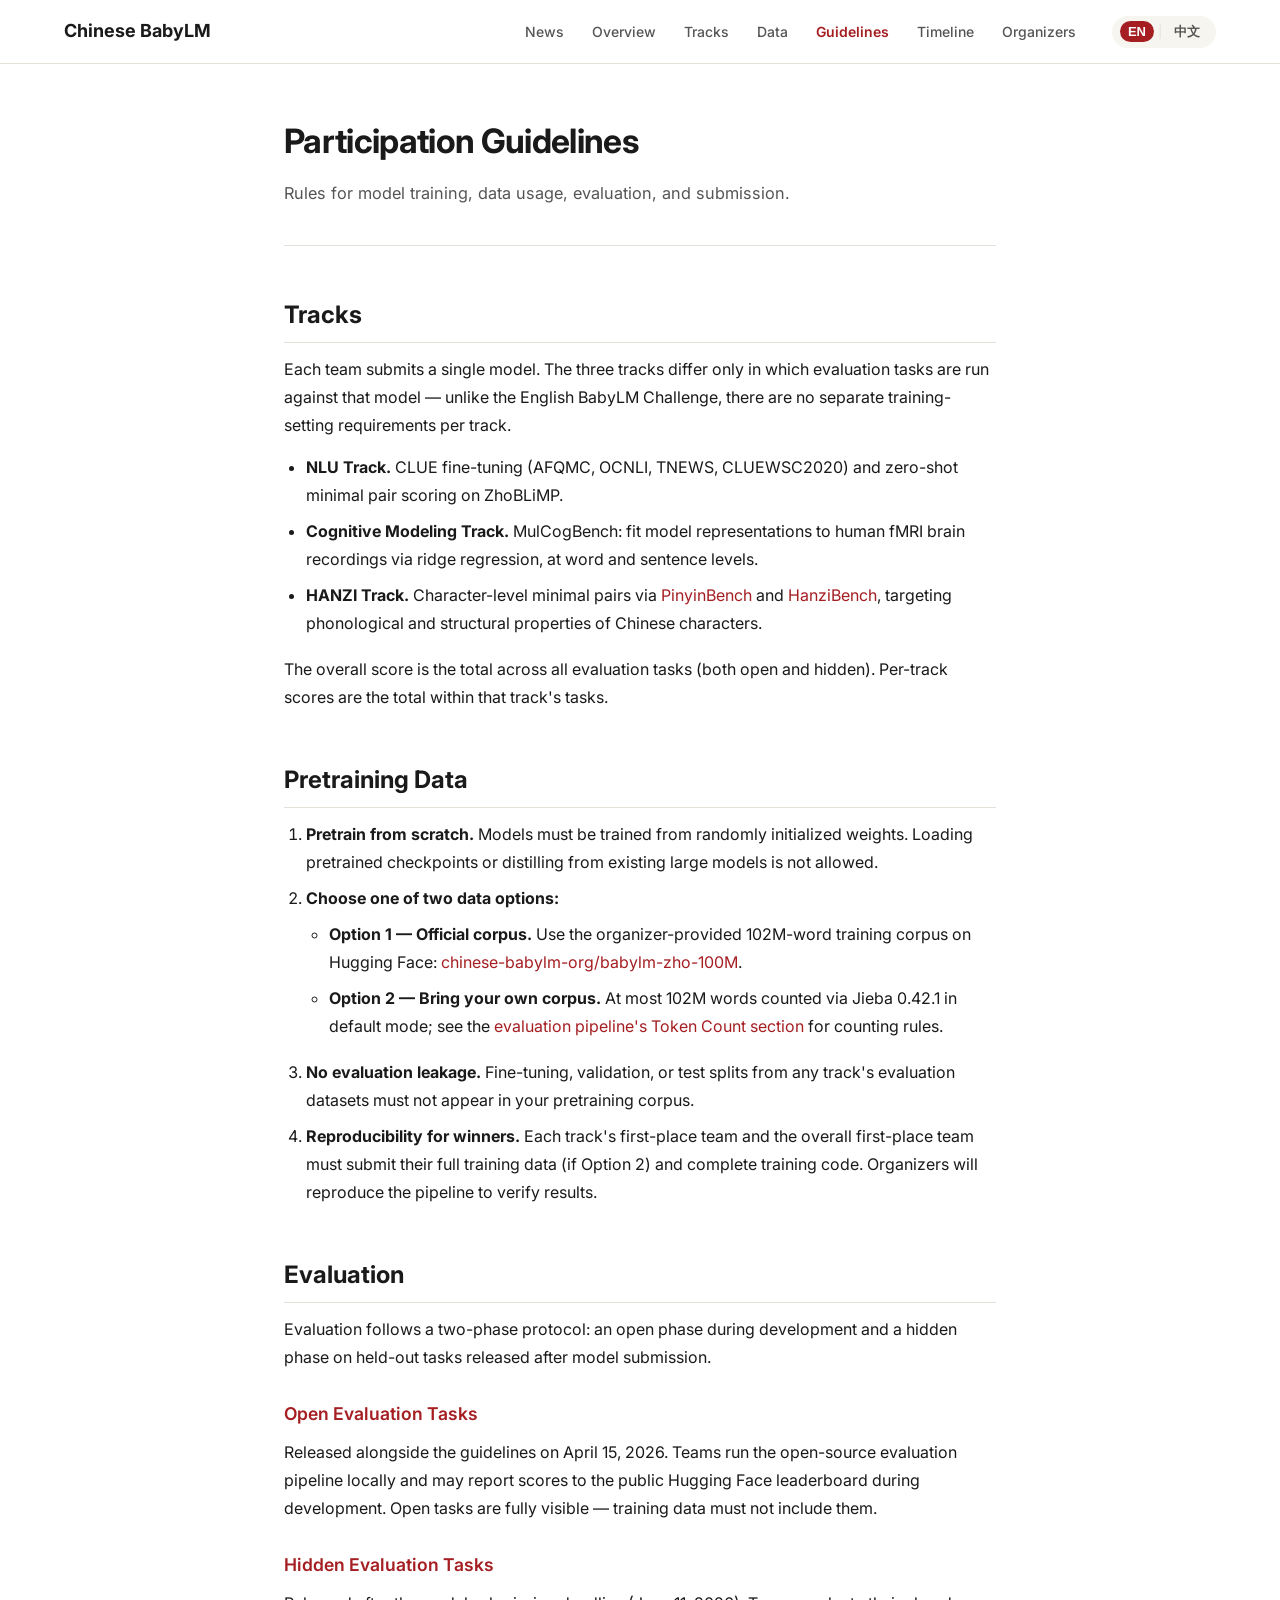
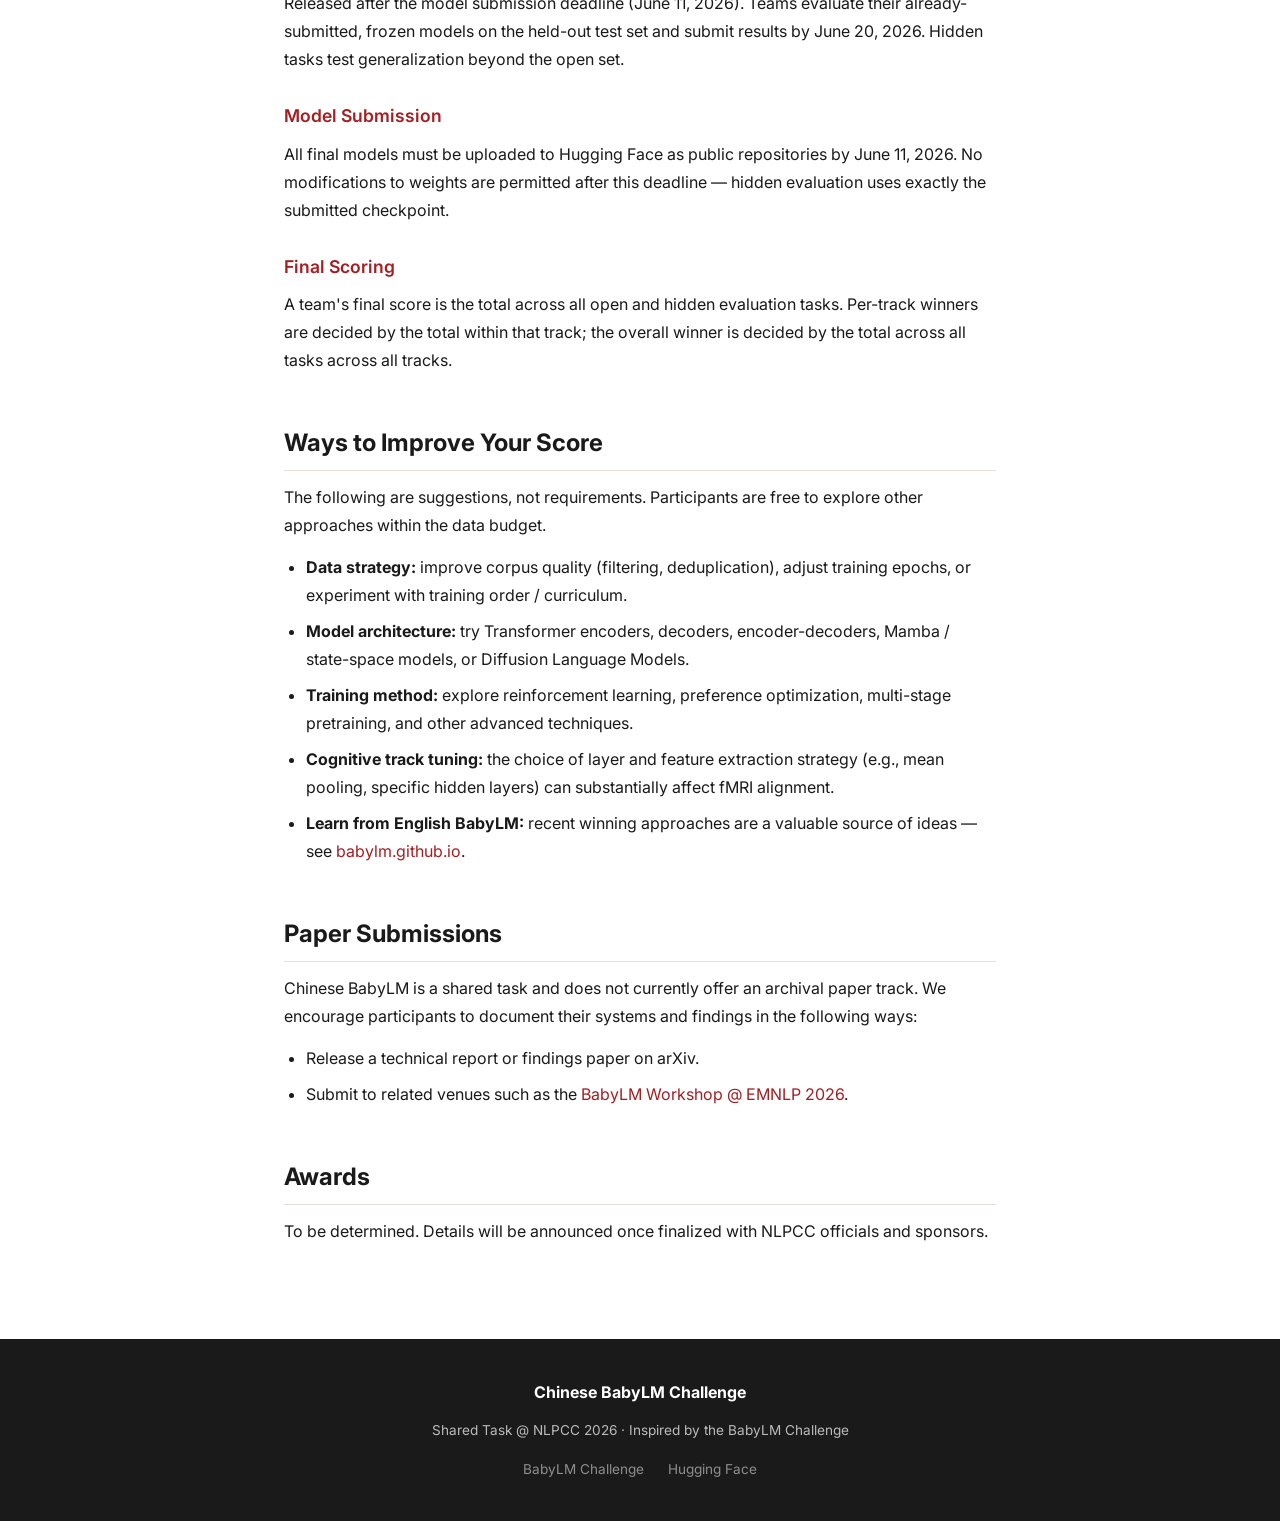
==== guidelines.html @ 4d96720b "update guidelines" ====
<!DOCTYPE html>
<html lang="en">
<head>
  <meta charset="UTF-8" />
  <meta name="viewport" content="width=device-width, initial-scale=1.0" />
  <title>Guidelines · Chinese BabyLM Challenge</title>
  <link rel="preconnect" href="https://fonts.googleapis.com" />
  <link rel="preconnect" href="https://fonts.gstatic.com" crossorigin />
  <link href="https://fonts.googleapis.com/css2?family=Noto+Sans+SC:wght@300;400;500;700&family=Inter:wght@300;400;500;600;700&display=swap" rel="stylesheet" />
  <link rel="stylesheet" href="style.css" />
</head>
<body>

  <!-- Navigation -->
  <nav id="navbar">
    <div class="nav-inner">
      <a class="nav-brand" href="index.html">
        <span class="brand-text" data-en="Chinese BabyLM" data-zh="中文BabyLM">Chinese BabyLM</span>
      </a>
      <ul class="nav-links">
        <li><a href="index.html#news"       data-en="News"        data-zh="动态">News</a></li>
        <li><a href="index.html#overview"   data-en="Overview"    data-zh="概述">Overview</a></li>
        <li><a href="index.html#tracks"     data-en="Tracks"      data-zh="赛道">Tracks</a></li>
        <li><a href="index.html#data"       data-en="Data"        data-zh="数据">Data</a></li>
        <li><a href="guidelines.html" class="active" data-en="Guidelines" data-zh="指南">Guidelines</a></li>
        <li><a href="index.html#timeline"   data-en="Timeline"    data-zh="时间表">Timeline</a></li>
        <li><a href="index.html#organizers" data-en="Organizers"  data-zh="组织者">Organizers</a></li>
      </ul>
      <div class="lang-switcher">
        <button class="lang-btn active" id="btn-en" onclick="setLang('en')">EN</button>
        <span class="lang-divider">|</span>
        <button class="lang-btn" id="btn-zh" onclick="setLang('zh')">中文</button>
      </div>
      <button class="hamburger" id="hamburger" onclick="toggleMenu()">&#9776;</button>
    </div>
  </nav>

  <article class="doc">

    <header class="doc-header">
      <h1 data-en="Participation Guidelines" data-zh="参赛指南">Participation Guidelines</h1>
      <p class="doc-intro"
         data-en="Rules for model training, data usage, evaluation, and submission."
         data-zh="关于模型训练、数据使用、评测和提交的规则。">
        Rules for model training, data usage, evaluation, and submission.
      </p>
    </header>

    <h2 data-en="Tracks" data-zh="赛道">Tracks</h2>
    <p data-en="Each team submits a single model. The three tracks differ only in which evaluation tasks are run against that model — unlike the English BabyLM Challenge, there are no separate training-setting requirements per track."
       data-zh="每支队伍只需提交一个模型。三个赛道仅在运行的评测任务上有所不同——不像英文 BabyLM 那样对训练设置有不同要求。">
      Each team submits a single model. The three tracks differ only in which evaluation tasks are run against that model — unlike the English BabyLM Challenge, there are no separate training-setting requirements per track.
    </p>
    <ul>
      <li>
        <strong data-en="NLU Track." data-zh="NLU 赛道。">NLU Track.</strong>
        <span data-en=" CLUE fine-tuning (AFQMC, OCNLI, TNEWS, CLUEWSC2020) and zero-shot minimal pair scoring on ZhoBLiMP."
              data-zh=" 包括 CLUE 微调任务（AFQMC、OCNLI、TNEWS、CLUEWSC2020）和 ZhoBLiMP 零样本最小对评分。"> CLUE fine-tuning (AFQMC, OCNLI, TNEWS, CLUEWSC2020) and zero-shot minimal pair scoring on ZhoBLiMP.</span>
      </li>
      <li>
        <strong data-en="Cognitive Modeling Track." data-zh="认知建模赛道。">Cognitive Modeling Track.</strong>
        <span data-en=" MulCogBench: fit model representations to human fMRI brain recordings via ridge regression, at word and sentence levels."
              data-zh=" 使用 MulCogBench，通过岭回归将模型表征在词级和句子级上拟合到人脑 fMRI 记录。"> MulCogBench: fit model representations to human fMRI brain recordings via ridge regression, at word and sentence levels.</span>
      </li>
      <li>
        <span data-en="" data-zh=""></span><strong data-en="HANZI Track." data-zh="汉字赛道。">HANZI Track.</strong>
        <span data-en=" Character-level minimal pairs via "
              data-zh=" 通过 "> Character-level minimal pairs via </span><a href="https://huggingface.co/datasets/chinese-babylm-org/hanzi-pinyin" target="_blank" rel="noopener">PinyinBench</a><span data-en=" and " data-zh=" 和 "> and </span><a href="https://huggingface.co/datasets/chinese-babylm-org/hanzi-structure" target="_blank" rel="noopener">HanziBench</a><span data-en=", targeting phonological and structural properties of Chinese characters."
              data-zh=" 进行字符级最小对评测，考察汉字的音韵和结构属性。">, targeting phonological and structural properties of Chinese characters.</span>
      </li>
    </ul>
    <p data-en="The overall score is the total across all evaluation tasks (both open and hidden). Per-track scores are the total within that track's tasks."
       data-zh="总成绩为所有评测任务（公开与隐藏）得分的总分；各赛道成绩为该赛道下所有任务得分的总分。">
      The overall score is the total across all evaluation tasks (both open and hidden). Per-track scores are the total within that track's tasks.
    </p>

    <h2 data-en="Pretraining Data" data-zh="预训练数据">Pretraining Data</h2>
    <ol>
      <li>
        <strong data-en="Pretrain from scratch." data-zh="从零开始预训练。">Pretrain from scratch.</strong>
        <span data-en=" Models must be trained from randomly initialized weights. Loading pretrained checkpoints or distilling from existing large models is not allowed."
              data-zh=" 模型必须从随机初始化开始训练。不允许加载任何已有预训练权重，也不允许从现有大模型中蒸馏。"> Models must be trained from randomly initialized weights. Loading pretrained checkpoints or distilling from existing large models is not allowed.</span>
      </li>
      <li>
        <strong data-en="Choose one of two data options:" data-zh="从以下两种数据方案中选择其一：">Choose one of two data options:</strong>
        <ul>
          <li>
            <strong data-en="Option 1 — Official corpus." data-zh="方案一——官方数据集。">Option 1 — Official corpus.</strong>
            <span data-en=" Use the organizer-provided 102M-word training corpus on Hugging Face: "
                  data-zh=" 使用主办方提供的 102M 词训练语料，可在 Hugging Face 直接加载："> Use the organizer-provided 102M-word training corpus on Hugging Face: </span><a href="https://huggingface.co/datasets/chinese-babylm-org/babylm-zho-100M" target="_blank" rel="noopener">chinese-babylm-org/babylm-zho-100M</a><span data-en="." data-zh="。">.</span>
          </li>
          <li>
            <strong data-en="Option 2 — Bring your own corpus." data-zh="方案二——自备数据集。">Option 2 — Bring your own corpus.</strong>
            <span data-en=" At most 102M words counted via Jieba 0.42.1 in default mode; see the "
                  data-zh=" 不超过 102M 词（以 Jieba 0.42.1 默认模式分词为准），详见 "> At most 102M words counted via Jieba 0.42.1 in default mode; see the </span><a href="https://github.com/SiyuanSong2004/chinese-babylm-eval-pipeline#token-count" target="_blank" rel="noopener" data-en="evaluation pipeline's Token Count section" data-zh="评测流水线 Token 计数章节">evaluation pipeline's Token Count section</a><span data-en=" for counting rules." data-zh="。"> for counting rules.</span>
          </li>
        </ul>
      </li>
      <li>
        <strong data-en="No evaluation leakage." data-zh="禁止评测数据泄漏。">No evaluation leakage.</strong>
        <span data-en=" Fine-tuning, validation, or test splits from any track's evaluation datasets must not appear in your pretraining corpus."
              data-zh=" 任何赛道的微调、验证或测试数据均不得出现在预训练语料中。"> Fine-tuning, validation, or test splits from any track's evaluation datasets must not appear in your pretraining corpus.</span>
      </li>
      <li>
        <strong data-en="Reproducibility for winners." data-zh="冠军需可复现。">Reproducibility for winners.</strong>
        <span data-en=" Each track's first-place team and the overall first-place team must submit their full training data (if Option 2) and complete training code. Organizers will reproduce the pipeline to verify results."
              data-zh=" 各赛道冠军及总冠军须提交完整训练数据（若选择方案二）及全部训练代码。主办方将独立复现以核验成绩。"> Each track's first-place team and the overall first-place team must submit their full training data (if Option 2) and complete training code. Organizers will reproduce the pipeline to verify results.</span>
      </li>
    </ol>

    <h2 data-en="Evaluation" data-zh="评测">Evaluation</h2>
    <p data-en="Evaluation follows a two-phase protocol: an open phase during development and a hidden phase on held-out tasks released after model submission."
       data-zh="评测采用两阶段协议：开发期间运行开放评测，模型提交后运行隐藏评测。">
      Evaluation follows a two-phase protocol: an open phase during development and a hidden phase on held-out tasks released after model submission.
    </p>

    <h3 data-en="Open Evaluation Tasks" data-zh="开放评测任务">Open Evaluation Tasks</h3>
    <p data-en="Released alongside the guidelines on April 15, 2026. Teams run the open-source evaluation pipeline locally and may report scores to the public Hugging Face leaderboard during development. Open tasks are fully visible — training data must not include them."
       data-zh="开放评测任务已于 2026 年 4 月 15 日随指南一起发布。参赛者本地使用开源评测流水线运行模型，可在开发期间将成绩提交至公开的 Hugging Face 排行榜。开放任务完全公开——训练数据不得包含这些评测样本。">
      Released alongside the guidelines on April 15, 2026. Teams run the open-source evaluation pipeline locally and may report scores to the public Hugging Face leaderboard during development. Open tasks are fully visible — training data must not include them.
    </p>

    <h3 data-en="Hidden Evaluation Tasks" data-zh="隐藏评测任务">Hidden Evaluation Tasks</h3>
    <p data-en="Released after the model submission deadline (June 11, 2026). Teams evaluate their already-submitted, frozen models on the held-out test set and submit results by June 20, 2026. Hidden tasks test generalization beyond the open set."
       data-zh="隐藏评测任务将在模型提交截止（2026 年 6 月 11 日）后发布。参赛者须在已提交并冻结的模型上运行隐藏测试集，并于 2026 年 6 月 20 日前提交结果。隐藏任务用于检验模型在开放评测之外的泛化能力。">
      Released after the model submission deadline (June 11, 2026). Teams evaluate their already-submitted, frozen models on the held-out test set and submit results by June 20, 2026. Hidden tasks test generalization beyond the open set.
    </p>

    <h3 data-en="Model Submission" data-zh="模型提交">Model Submission</h3>
    <p data-en="All final models must be uploaded to Hugging Face as public repositories by June 11, 2026. No modifications to weights are permitted after this deadline — hidden evaluation uses exactly the submitted checkpoint."
       data-zh="所有最终模型须在 2026 年 6 月 11 日前以公开仓库形式上传至 Hugging Face。此后不得修改权重——隐藏评测使用与提交完全一致的检查点。">
      All final models must be uploaded to Hugging Face as public repositories by June 11, 2026. No modifications to weights are permitted after this deadline — hidden evaluation uses exactly the submitted checkpoint.
    </p>

    <h3 data-en="Final Scoring" data-zh="最终评分">Final Scoring</h3>
    <p data-en="A team's final score is the total across all open and hidden evaluation tasks. Per-track winners are decided by the total within that track; the overall winner is decided by the total across all tasks across all tracks."
       data-zh="最终得分为所有公开和隐藏评测任务的总分。各赛道冠军依据该赛道所有任务的总分决定；总冠军依据所有赛道全部任务的总分决定。">
      A team's final score is the total across all open and hidden evaluation tasks. Per-track winners are decided by the total within that track; the overall winner is decided by the total across all tasks across all tracks.
    </p>

    <h2 data-en="Ways to Improve Your Score" data-zh="提升成绩的思路">Ways to Improve Your Score</h2>
    <p data-en="The following are suggestions, not requirements. Participants are free to explore other approaches within the data budget."
       data-zh="以下仅为建议，并非硬性要求。参赛者可在数据预算范围内自由探索其他方法。">
      The following are suggestions, not requirements. Participants are free to explore other approaches within the data budget.
    </p>
    <ul>
      <li>
        <strong data-en="Data strategy:" data-zh="数据策略：">Data strategy:</strong>
        <span data-en=" improve corpus quality (filtering, deduplication), adjust training epochs, or experiment with training order / curriculum."
              data-zh=" 提升语料质量（过滤、去重），调整训练轮数，或尝试训练顺序 / 课程学习。"> improve corpus quality (filtering, deduplication), adjust training epochs, or experiment with training order / curriculum.</span>
      </li>
      <li>
        <strong data-en="Model architecture:" data-zh="模型架构：">Model architecture:</strong>
        <span data-en=" try Transformer encoders, decoders, encoder-decoders, Mamba / state-space models, or Diffusion Language Models."
              data-zh=" 尝试 Transformer 编码器、解码器、编码器-解码器、Mamba / 状态空间模型，或扩散语言模型。"> try Transformer encoders, decoders, encoder-decoders, Mamba / state-space models, or Diffusion Language Models.</span>
      </li>
      <li>
        <strong data-en="Training method:" data-zh="训练方法：">Training method:</strong>
        <span data-en=" explore reinforcement learning, preference optimization, multi-stage pretraining, and other advanced techniques."
              data-zh=" 探索强化学习、偏好优化、多阶段预训练等高级技术。"> explore reinforcement learning, preference optimization, multi-stage pretraining, and other advanced techniques.</span>
      </li>
      <li>
        <strong data-en="Cognitive track tuning:" data-zh="认知赛道调优：">Cognitive track tuning:</strong>
        <span data-en=" the choice of layer and feature extraction strategy (e.g., mean pooling, specific hidden layers) can substantially affect fMRI alignment."
              data-zh=" 隐藏层的选择与特征提取方式（例如平均池化、特定层的表征）对 fMRI 对齐成绩有显著影响。"> the choice of layer and feature extraction strategy (e.g., mean pooling, specific hidden layers) can substantially affect fMRI alignment.</span>
      </li>
      <li>
        <strong data-en="Learn from English BabyLM:" data-zh="参考英文 BabyLM：">Learn from English BabyLM:</strong>
        <span data-en=" recent winning approaches are a valuable source of ideas — see "
              data-zh=" 英文 BabyLM 挑战赛近年的获胜方案提供了丰富的参考思路，详见 "> recent winning approaches are a valuable source of ideas — see </span><a href="https://babylm.github.io/index.html" target="_blank" rel="noopener">babylm.github.io</a><span data-en="." data-zh="。">.</span>
      </li>
    </ul>

    <h2 data-en="Paper Submissions" data-zh="论文提交">Paper Submissions</h2>
    <p data-en="Chinese BabyLM is a shared task and does not currently offer an archival paper track. We encourage participants to document their systems and findings in the following ways:"
       data-zh="Chinese BabyLM 为共享任务，目前暂不提供归档论文投稿渠道。我们鼓励参赛者以下列方式发表系统与发现：">
      Chinese BabyLM is a shared task and does not currently offer an archival paper track. We encourage participants to document their systems and findings in the following ways:
    </p>
    <ul>
      <li data-en="Release a technical report or findings paper on arXiv."
          data-zh="将技术报告或 findings 论文发布到 arXiv。">
        Release a technical report or findings paper on arXiv.
      </li>
      <li>
        <span data-en="Submit to related venues such as the "
              data-zh="投稿到相关会议或 workshop，例如 ">Submit to related venues such as the </span><a href="https://babylm.github.io/" target="_blank" rel="noopener" data-en="BabyLM Workshop @ EMNLP 2026" data-zh="BabyLM Workshop @ EMNLP 2026">BabyLM Workshop @ EMNLP 2026</a><span data-en="." data-zh="。">.</span>
      </li>
    </ul>

    <h2 data-en="Awards" data-zh="奖项">Awards</h2>
    <p data-en="To be determined. Details will be announced once finalized with NLPCC officials and sponsors."
       data-zh="奖项细节待定，主办方将在与 NLPCC 官方及赞助商确认后公布。">
      To be determined. Details will be announced once finalized with NLPCC officials and sponsors.
    </p>

  </article>

  <!-- Footer -->
  <footer class="footer">
    <div class="container">
      <div class="footer-inner">
        <div class="footer-brand">
          <span data-en="Chinese BabyLM Challenge" data-zh="中文BabyLM挑战赛">Chinese BabyLM Challenge</span>
        </div>
        <p class="footer-note"
           data-en="Shared Task @ NLPCC 2026 · Inspired by the BabyLM Challenge"
           data-zh="NLPCC 2026 共享任务 · 受BabyLM挑战赛启发">
          Shared Task @ NLPCC 2026 · Inspired by the BabyLM Challenge
        </p>
        <div class="footer-links">
          <a href="https://babylm.github.io/" target="_blank" rel="noopener">BabyLM Challenge</a>
          <a href="https://huggingface.co/" target="_blank" rel="noopener">Hugging Face</a>
        </div>
      </div>
    </div>
  </footer>

  <script src="script.js"></script>
</body>
</html>
---- style.css ----
/* ─── Reset & Base ─────────────────────────────────────────────────── */
*, *::before, *::after { box-sizing: border-box; margin: 0; padding: 0; }

:root {
  --red:       #A41E22;
  --red-light: #C0393D;
  --gold:      #C9A84C;
  --gold-light:#E8CC80;
  --dark:      #1A1A1A;
  --mid:       #555;
  --light:     #F7F5F0;
  --white:     #FFFFFF;
  --card-bg:   #FFFFFF;
  --border:    #E5E0D8;
  --shadow:    0 4px 20px rgba(0,0,0,0.08);
  --radius:    12px;
  --nav-h:     64px;
  --font-en:   'Inter', sans-serif;
  --font-zh:   'Noto Sans SC', sans-serif;
}

html { scroll-behavior: smooth; }

body {
  font-family: var(--font-en);
  color: var(--dark);
  background: var(--white);
  line-height: 1.7;
  font-size: 16px;
}

/* Chinese font for ZH mode */
body.zh-mode {
  font-family: var(--font-zh);
}

a { color: var(--red); text-decoration: none; }
a:hover { text-decoration: underline; }

.container {
  max-width: 1100px;
  margin: 0 auto;
  padding: 0 24px;
}

/* ─── Navigation ───────────────────────────────────────────────────── */
#navbar {
  position: fixed;
  top: 0; left: 0; right: 0;
  height: var(--nav-h);
  background: rgba(255,255,255,0.95);
  backdrop-filter: blur(10px);
  border-bottom: 1px solid var(--border);
  z-index: 1000;
  transition: box-shadow 0.3s;
}
#navbar.scrolled { box-shadow: 0 2px 12px rgba(0,0,0,0.10); }

.nav-inner {
  max-width: 1200px;
  margin: 0 auto;
  padding: 0 24px;
  height: 100%;
  display: flex;
  align-items: center;
  gap: 24px;
}

.nav-brand {
  display: flex;
  align-items: center;
  gap: 8px;
  font-weight: 700;
  font-size: 18px;
  color: var(--dark);
  text-decoration: none;
  white-space: nowrap;
}

.nav-links {
  display: flex;
  list-style: none;
  gap: 4px;
  margin-left: auto;
}
.nav-links a {
  color: var(--mid);
  font-size: 14px;
  font-weight: 500;
  padding: 6px 12px;
  border-radius: 6px;
  transition: color 0.2s, background 0.2s;
  text-decoration: none;
}
.nav-links a:hover {
  color: var(--red);
  background: rgba(164,30,34,0.07);
}

.lang-switcher {
  display: flex;
  align-items: center;
  gap: 4px;
  background: var(--light);
  border-radius: 20px;
  padding: 4px 8px;
  white-space: nowrap;
}
.lang-divider { color: var(--border); font-size: 13px; }
.lang-btn {
  background: none;
  border: none;
  cursor: pointer;
  font-size: 13px;
  font-weight: 600;
  color: var(--mid);
  padding: 3px 8px;
  border-radius: 14px;
  transition: background 0.2s, color 0.2s;
}
.lang-btn.active {
  background: var(--red);
  color: #fff;
}

.hamburger {
  display: none;
  background: none;
  border: none;
  font-size: 22px;
  cursor: pointer;
  color: var(--dark);
  margin-left: auto;
}

/* ─── Hero ─────────────────────────────────────────────────────────── */
.hero {
  min-height: 100vh;
  background: linear-gradient(135deg, #1A0405 0%, #3D0A0D 40%, #6B1519 70%, #8B2020 100%);
  display: flex;
  align-items: center;
  justify-content: center;
  position: relative;
  overflow: hidden;
  padding: calc(var(--nav-h) + 40px) 24px 80px;
}

.hero-bg-pattern {
  position: absolute;
  inset: 0;
  background-image:
    radial-gradient(circle at 20% 80%, rgba(201,168,76,0.08) 0%, transparent 50%),
    radial-gradient(circle at 80% 20%, rgba(201,168,76,0.06) 0%, transparent 50%);
  pointer-events: none;
}

/* Decorative circles */
.hero-decoration { position: absolute; inset: 0; pointer-events: none; overflow: hidden; }
.deco-circle {
  position: absolute;
  border-radius: 50%;
  border: 1px solid rgba(201,168,76,0.15);
}
.c1 { width: 600px; height: 600px; top: -200px; right: -200px; }
.c2 { width: 400px; height: 400px; bottom: -150px; left: -100px; border-color: rgba(201,168,76,0.10); }
.c3 { width: 200px; height: 200px; top: 30%; right: 10%; border-color: rgba(201,168,76,0.20); }

.hero-content {
  position: relative;
  z-index: 1;
  text-align: center;
  max-width: 800px;
  margin: 0 auto;
}

.hero-badge {
  display: inline-block;
  background: rgba(201,168,76,0.15);
  color: var(--gold-light);
  border: 1px solid rgba(201,168,76,0.30);
  padding: 6px 18px;
  border-radius: 20px;
  font-size: 13px;
  font-weight: 500;
  letter-spacing: 0.5px;
  margin-bottom: 28px;
}

.hero-title {
  font-size: clamp(2.4rem, 6vw, 4rem);
  font-weight: 700;
  color: #fff;
  line-height: 1.15;
  margin-bottom: 20px;
  letter-spacing: -0.5px;
}
.title-zh-char {
  color: var(--gold);
  font-family: var(--font-zh);
}

.hero-venue {
  display: flex;
  flex-direction: column;
  align-items: center;
  gap: 4px;
  margin-bottom: 20px;
}
.venue-name {
  font-size: clamp(1.3rem, 3vw, 1.8rem);
  font-weight: 700;
  color: var(--gold);
  letter-spacing: 0.05em;
  text-transform: uppercase;
}
.venue-detail {
  font-size: clamp(0.78rem, 1.8vw, 0.95rem);
  color: rgba(255,255,255,0.6);
  font-weight: 300;
}
.hero-subtitle {
  font-size: clamp(1rem, 2.5vw, 1.25rem);
  color: rgba(255,255,255,0.75);
  margin-bottom: 36px;
  font-weight: 300;
}

.hero-ctas {
  display: flex;
  gap: 16px;
  justify-content: center;
  margin-bottom: 0;
  flex-wrap: wrap;
}
.cta-primary {
  background: var(--gold);
  color: #1A0405;
  padding: 13px 32px;
  border-radius: 8px;
  font-weight: 600;
  font-size: 15px;
  transition: background 0.2s, transform 0.2s;
  text-decoration: none;
}
.cta-primary:hover { background: var(--gold-light); transform: translateY(-1px); text-decoration: none; }

.cta-secondary {
  background: transparent;
  color: rgba(255,255,255,0.85);
  border: 1px solid rgba(255,255,255,0.30);
  padding: 13px 32px;
  border-radius: 8px;
  font-weight: 500;
  font-size: 15px;
  transition: background 0.2s, border-color 0.2s;
  text-decoration: none;
}
.cta-secondary:hover { background: rgba(255,255,255,0.08); border-color: rgba(255,255,255,0.5); text-decoration: none; }

.hero-stats {
  display: flex;
  align-items: center;
  justify-content: center;
  gap: 32px;
  flex-wrap: wrap;
}
.stat { text-align: center; }
.stat-num {
  display: block;
  font-size: 2rem;
  font-weight: 700;
  color: var(--gold);
  line-height: 1;
  margin-bottom: 4px;
}
.stat-label {
  font-size: 12px;
  color: rgba(255,255,255,0.55);
  letter-spacing: 0.5px;
  text-transform: uppercase;
}
.stat-divider {
  width: 1px;
  height: 40px;
  background: rgba(255,255,255,0.15);
}

/* ─── Sections ─────────────────────────────────────────────────────── */
.section { padding: 88px 0; }
.section-alt { background: var(--light); }

.section-header {
  text-align: center;
  margin-bottom: 56px;
}
.section-tag {
  display: none;
  font-size: 12px;
  font-weight: 600;
  letter-spacing: 1.5px;
  text-transform: uppercase;
  color: var(--red);
  margin-bottom: 12px;
}
.section-header h2 {
  font-size: clamp(1.8rem, 4vw, 2.6rem);
  font-weight: 700;
  color: var(--dark);
  margin-bottom: 16px;
}
.section-desc {
  max-width: 600px;
  margin: 0 auto;
  color: var(--mid);
  font-size: 1.05rem;
}

/* ─── News ─────────────────────────────────────────────────────────── */
.news-list {
  list-style: none;
  max-width: 760px;
  margin: 0 auto;
  display: flex;
  flex-direction: column;
  gap: 0;
  border: 1px solid var(--border);
  border-radius: var(--radius);
  overflow: hidden;
  background: var(--card-bg);
}
.news-item {
  display: flex;
  align-items: baseline;
  gap: 20px;
  padding: 18px 24px;
  border-bottom: 1px solid var(--border);
}
.news-item:last-child { border-bottom: none; }
.news-date {
  font-size: 0.8rem;
  font-weight: 600;
  color: var(--red);
  white-space: nowrap;
  min-width: 80px;
}
.news-text {
  font-size: 0.95rem;
  color: var(--mid);
  line-height: 1.6;
}
.news-text a { color: var(--red); font-weight: 500; }

/* ─── Overview ─────────────────────────────────────────────────────── */
.overview-grid {
  display: grid;
  grid-template-columns: 1fr 1fr;
  gap: 48px;
  align-items: start;
}
.overview-text p {
  color: var(--mid);
  margin-bottom: 18px;
  font-size: 1.02rem;
}

.overview-goals {
  background: var(--light);
  border-radius: var(--radius);
  padding: 32px;
  border: 1px solid var(--border);
}
.overview-goals h3 {
  font-size: 1.1rem;
  font-weight: 700;
  margin-bottom: 20px;
  color: var(--dark);
}
.goals-list {
  list-style: none;
  display: flex;
  flex-direction: column;
  gap: 18px;
}
.goals-list li {
  display: flex;
  gap: 12px;
  align-items: flex-start;
  color: var(--mid);
  font-size: 0.95rem;
}
.goal-icon { font-size: 1.1rem; flex-shrink: 0; margin-top: 2px; }

/* ─── Tracks ───────────────────────────────────────────────────────── */
.tracks-grid {
  display: grid;
  grid-template-columns: repeat(3, 1fr);
  gap: 24px;
  margin-bottom: 32px;
}
.track-card {
  background: var(--card-bg);
  border-radius: var(--radius);
  padding: 32px 28px;
  border: 1px solid var(--border);
  box-shadow: var(--shadow);
  display: flex;
  flex-direction: column;
  gap: 16px;
  transition: transform 0.2s, box-shadow 0.2s;
}
.track-card:hover { transform: translateY(-4px); box-shadow: 0 8px 32px rgba(0,0,0,0.12); }

.track-icon-wrap {
  width: 52px; height: 52px;
  border-radius: 12px;
  display: flex;
  align-items: center;
  justify-content: center;
  font-size: 24px;
}
.t1 { background: rgba(164,30,34,0.10); }
.t2 { background: rgba(201,168,76,0.15); }
.t3 { background: rgba(40,100,180,0.10); }
.track-icon { font-family: var(--font-zh); }

.track-card h3 { font-size: 1.1rem; font-weight: 700; color: var(--dark); }
.track-card p { color: var(--mid); font-size: 0.93rem; flex: 1; }

.track-dataset-list {
  display: flex;
  flex-direction: column;
  gap: 8px;
  border-top: 1px solid var(--border);
  padding-top: 14px;
  margin-top: 4px;
}
.track-dataset-item {
  display: flex;
  flex-direction: column;
  gap: 1px;
  padding: 8px 10px;
  background: var(--light);
  border-radius: 8px;
}
.track-dataset-name {
  font-size: 0.85rem;
  font-weight: 600;
  color: var(--dark);
}
.track-dataset-desc {
  font-size: 0.8rem;
  color: var(--mid);
}

.architecture-note {
  display: flex;
  align-items: flex-start;
  gap: 12px;
  background: var(--card-bg);
  border-radius: var(--radius);
  padding: 20px 24px;
  border: 1px solid var(--border);
}
.note-icon { font-size: 18px; flex-shrink: 0; margin-top: 2px; }
.architecture-note p { color: var(--mid); font-size: 0.95rem; }

/* ─── Data ─────────────────────────────────────────────────────────── */
.data-layout { max-width: 900px; margin: 0 auto; }
.data-main > p { color: var(--mid); margin-bottom: 28px; font-size: 1.02rem; }

.corpus-table-wrap {
  overflow-x: auto;
  border-radius: var(--radius);
  border: 1px solid var(--border);
  box-shadow: var(--shadow);
}
.corpus-table {
  width: 100%;
  border-collapse: collapse;
  font-size: 0.9rem;
}
.corpus-table thead {
  background: var(--red);
  color: #fff;
}
.corpus-table thead th {
  padding: 12px 16px;
  text-align: left;
  font-weight: 600;
  font-size: 0.82rem;
  text-transform: uppercase;
  letter-spacing: 0.5px;
}
.corpus-table tbody tr:nth-child(even) { background: var(--light); }
.corpus-table tbody tr:nth-child(odd) { background: var(--card-bg); }
.corpus-table tbody td {
  padding: 12px 16px;
  color: var(--mid);
  border-bottom: 1px solid var(--border);
  vertical-align: top;
}
.corpus-table tbody td:first-child { color: var(--dark); font-weight: 500; }
.corpus-table tbody td:nth-child(3) { white-space: nowrap; font-weight: 600; color: var(--dark); }
.corpus-total td {
  border-top: 2px solid var(--border) !important;
  background: var(--light) !important;
}

/* ─── Evaluation ───────────────────────────────────────────────────── */
.eval-phases {
  display: flex;
  align-items: center;
  gap: 24px;
  margin-bottom: 40px;
}
.eval-phase {
  flex: 1;
  background: var(--card-bg);
  border-radius: var(--radius);
  padding: 36px 32px;
  border: 1px solid var(--border);
  box-shadow: var(--shadow);
  display: flex;
  gap: 20px;
  align-items: flex-start;
}
.phase-num {
  font-size: 2.5rem;
  font-weight: 700;
  color: var(--red);
  line-height: 1;
  flex-shrink: 0;
  opacity: 0.3;
}
.phase-content h3 { font-size: 1.1rem; font-weight: 700; margin-bottom: 10px; }
.phase-content p { color: var(--mid); font-size: 0.94rem; }

.eval-arrow {
  font-size: 2rem;
  color: var(--border);
  flex-shrink: 0;
}

.eval-details {
  display: grid;
  grid-template-columns: repeat(3, 1fr);
  gap: 20px;
}
.eval-detail-card {
  background: var(--card-bg);
  border-radius: var(--radius);
  padding: 24px;
  border: 1px solid var(--border);
  border-top: 3px solid var(--gold);
}
.eval-detail-card h4 { font-size: 0.95rem; font-weight: 700; margin-bottom: 10px; }
.eval-detail-card p { color: var(--mid); font-size: 0.88rem; }

/* ─── Timeline ─────────────────────────────────────────────────────── */
.timeline {
  position: relative;
  max-width: 700px;
  margin: 0 auto;
}
.timeline::before {
  content: '';
  position: absolute;
  left: 28px;
  top: 0; bottom: 0;
  width: 2px;
  background: linear-gradient(to bottom, var(--red), var(--gold));
}

.timeline-item {
  display: grid;
  grid-template-columns: 56px 160px 1fr;
  gap: 0 20px;
  align-items: start;
  margin-bottom: 40px;
  position: relative;
}
.timeline-item:last-child { margin-bottom: 0; }

.tl-marker {
  width: 16px; height: 16px;
  border-radius: 50%;
  background: var(--red);
  border: 3px solid var(--white);
  box-shadow: 0 0 0 2px var(--red);
  margin-top: 4px;
  justify-self: center;
}
.tl-star {
  background: var(--gold);
  box-shadow: 0 0 0 2px var(--gold);
  width: 20px; height: 20px;
}

.tl-date {
  font-size: 0.82rem;
  font-weight: 600;
  color: var(--red);
  padding-top: 2px;
  line-height: 1.4;
}

.tl-content {
  background: var(--card-bg);
  border-radius: var(--radius);
  padding: 18px 20px;
  border: 1px solid var(--border);
}
.tl-content h4 { font-size: 0.95rem; font-weight: 700; margin-bottom: 6px; }
.tl-content p { color: var(--mid); font-size: 0.88rem; }

/* ─── Organizers ───────────────────────────────────────────────────── */
.organizers-list {
  display: grid;
  grid-template-columns: repeat(4, 1fr);
  gap: 20px 32px;
  margin-bottom: 48px;
}
.organizer-item {
  display: flex;
  flex-direction: column;
  gap: 3px;
}
.organizer-item strong {
  font-size: 0.95rem;
  font-weight: 600;
  color: var(--dark);
}
.organizer-item span {
  font-size: 0.85rem;
  color: var(--mid);
}

.contact-block {
  text-align: center;
  padding: 32px;
  background: var(--card-bg);
  border-radius: var(--radius);
  border: 1px solid var(--border);
}
.contact-block p { color: var(--mid); margin-bottom: 10px; }
.contact-email {
  font-size: 1.1rem;
  font-weight: 600;
  color: var(--red);
  display: block;
  margin-bottom: 20px;
}
.contact-links {
  display: flex;
  gap: 12px;
  justify-content: center;
  flex-wrap: wrap;
  margin-bottom: 16px;
}
.contact-action-btn {
  display: inline-block;
  background: var(--red);
  color: #fff;
  padding: 9px 22px;
  border-radius: 8px;
  font-size: 0.9rem;
  font-weight: 500;
  text-decoration: none;
  transition: background 0.2s;
}
.contact-action-btn:hover { background: var(--red-light); text-decoration: none; }
.wechat-note {
  font-size: 0.88rem;
  color: var(--mid);
  margin-top: 4px;
}
.resource-link-row {
  margin-bottom: 20px;
}
.resource-link {
  display: inline-flex;
  align-items: center;
  gap: 8px;
  background: var(--light);
  border: 1px solid var(--border);
  border-radius: 8px;
  padding: 8px 16px;
  font-size: 0.9rem;
  font-weight: 500;
  color: var(--dark);
  text-decoration: none;
  transition: border-color 0.2s, background 0.2s;
}
.resource-link:hover { border-color: var(--red); background: #fff; text-decoration: none; }
.resource-link-icon { font-size: 1rem; }

/* Make hero Register Now button match cta-primary visually */
button.cta-primary {
  cursor: pointer;
  font-family: inherit;
  border: none;
}
button.contact-action-btn {
  cursor: pointer;
  font-family: inherit;
  border: none;
}
.contact-action-btn--wechat {
  background: #07C160;
}
.contact-action-btn--wechat:hover { background: #06a050; }

/* ─── Modals ───────────────────────────────────────────────────────── */
.modal-overlay {
  display: none;
  position: fixed;
  inset: 0;
  background: rgba(0,0,0,0.55);
  z-index: 2000;
  align-items: center;
  justify-content: center;
  padding: 24px;
}
.modal-overlay.modal-open { display: flex; }

.modal-box {
  background: var(--white);
  border-radius: var(--radius);
  padding: 36px 32px;
  max-width: 400px;
  width: 100%;
  position: relative;
  text-align: center;
  box-shadow: 0 20px 60px rgba(0,0,0,0.25);
}
.modal-close {
  position: absolute;
  top: 14px; right: 16px;
  background: none;
  border: none;
  font-size: 22px;
  cursor: pointer;
  color: var(--mid);
  line-height: 1;
}
.modal-close:hover { color: var(--dark); }
.modal-title {
  font-size: 1.2rem;
  font-weight: 700;
  margin-bottom: 10px;
  color: var(--dark);
}
.modal-desc {
  color: var(--mid);
  font-size: 0.92rem;
  margin-bottom: 20px;
}
.modal-links {
  display: flex;
  flex-direction: column;
  gap: 12px;
}
.modal-link-btn {
  display: flex;
  align-items: center;
  justify-content: center;
  gap: 10px;
  background: var(--light);
  border: 1px solid var(--border);
  border-radius: 8px;
  padding: 12px 20px;
  font-size: 0.95rem;
  font-weight: 500;
  color: var(--dark);
  text-decoration: none;
  transition: border-color 0.2s, background 0.2s;
}
.modal-link-btn:hover { border-color: var(--red); background: #fff; text-decoration: none; }
.modal-link-icon { font-size: 1.1rem; }
.modal-qr {
  width: 180px;
  height: 180px;
  object-fit: contain;
  margin: 0 auto 16px;
  display: block;
  border-radius: 8px;
  border: 1px solid var(--border);
}

/* ─── Footer ───────────────────────────────────────────────────────── */
.footer {
  background: var(--dark);
  color: rgba(255,255,255,0.7);
  padding: 40px 0;
}
.footer-inner {
  display: flex;
  flex-direction: column;
  align-items: center;
  gap: 12px;
  text-align: center;
}
.footer .nav-brand, .footer .footer-brand {
  display: flex;
  align-items: center;
  gap: 8px;
  font-weight: 700;
  font-size: 16px;
  color: #fff;
}
.footer-note { font-size: 0.85rem; }
.footer-links { display: flex; gap: 24px; margin-top: 4px; }
.footer-links a { color: rgba(255,255,255,0.5); font-size: 0.85rem; transition: color 0.2s; }
.footer-links a:hover { color: var(--gold); text-decoration: none; }

/* ─── Responsive ───────────────────────────────────────────────────── */
@media (max-width: 900px) {
  .nav-links { display: none; }
  .nav-links.open { display: flex; flex-direction: column; position: absolute; top: var(--nav-h); left: 0; right: 0; background: #fff; border-bottom: 1px solid var(--border); padding: 16px; gap: 4px; z-index: 999; }
  .hamburger { display: block; }
  .lang-switcher { margin-left: auto; }

  .overview-grid { grid-template-columns: 1fr; }
  .tracks-grid { grid-template-columns: 1fr; }
  .eval-phases { flex-direction: column; }
  .eval-arrow { transform: rotate(90deg); }
  .eval-details { grid-template-columns: 1fr; }
  .organizers-list { grid-template-columns: repeat(2, 1fr); }
  .timeline-item { grid-template-columns: 40px 1fr; grid-template-rows: auto auto; }
  .tl-date { grid-column: 2; grid-row: 1; }
  .tl-content { grid-column: 2; grid-row: 2; }
  .timeline::before { left: 20px; }
}

@media (max-width: 560px) {
  .hero-stats { gap: 20px; }
  .organizers-grid { grid-template-columns: 1fr 1fr; }
  .hero-ctas { flex-direction: column; align-items: center; }
  .cta-primary, .cta-secondary { width: 100%; max-width: 260px; text-align: center; }
}

/* ─── Guidelines page (doc style) ────────────────────────────────── */

.nav-links a.active { color: var(--red); font-weight: 600; }

.doc {
  max-width: 760px;
  margin: 0 auto;
  padding: calc(var(--nav-h) + 48px) 24px 80px;
  color: var(--dark);
  font-size: 16px;
  line-height: 1.75;
}

.doc-header {
  padding-bottom: 24px;
  margin-bottom: 32px;
  border-bottom: 1px solid var(--border);
}
.doc-header h1 {
  font-size: 2.1rem;
  font-weight: 700;
  color: var(--dark);
  letter-spacing: -0.02em;
  margin-bottom: 8px;
}
.doc-header .doc-intro {
  color: var(--mid);
  font-size: 1.02rem;
}

.doc h2 {
  font-size: 1.5rem;
  font-weight: 700;
  color: var(--dark);
  margin-top: 48px;
  margin-bottom: 12px;
  padding-bottom: 6px;
  border-bottom: 1px solid var(--border);
}
.doc h3 {
  font-size: 1.1rem;
  font-weight: 600;
  color: var(--red);
  margin-top: 28px;
  margin-bottom: 8px;
}

.doc p { margin-bottom: 14px; }
.doc ul, .doc ol { margin: 8px 0 18px 1.4em; }
.doc ul li, .doc ol li { margin-bottom: 8px; }
.doc ul ul, .doc ol ul, .doc ol ol { margin-top: 8px; }
.doc li strong { color: var(--dark); }
.doc a { color: var(--red); }
.doc a:hover { text-decoration: underline; }

.doc-note {
  margin: 20px 0;
  padding: 12px 16px;
  background: rgba(201,168,76,0.08);
  border-left: 3px solid var(--gold);
  color: var(--dark);
  font-size: 0.98rem;
}
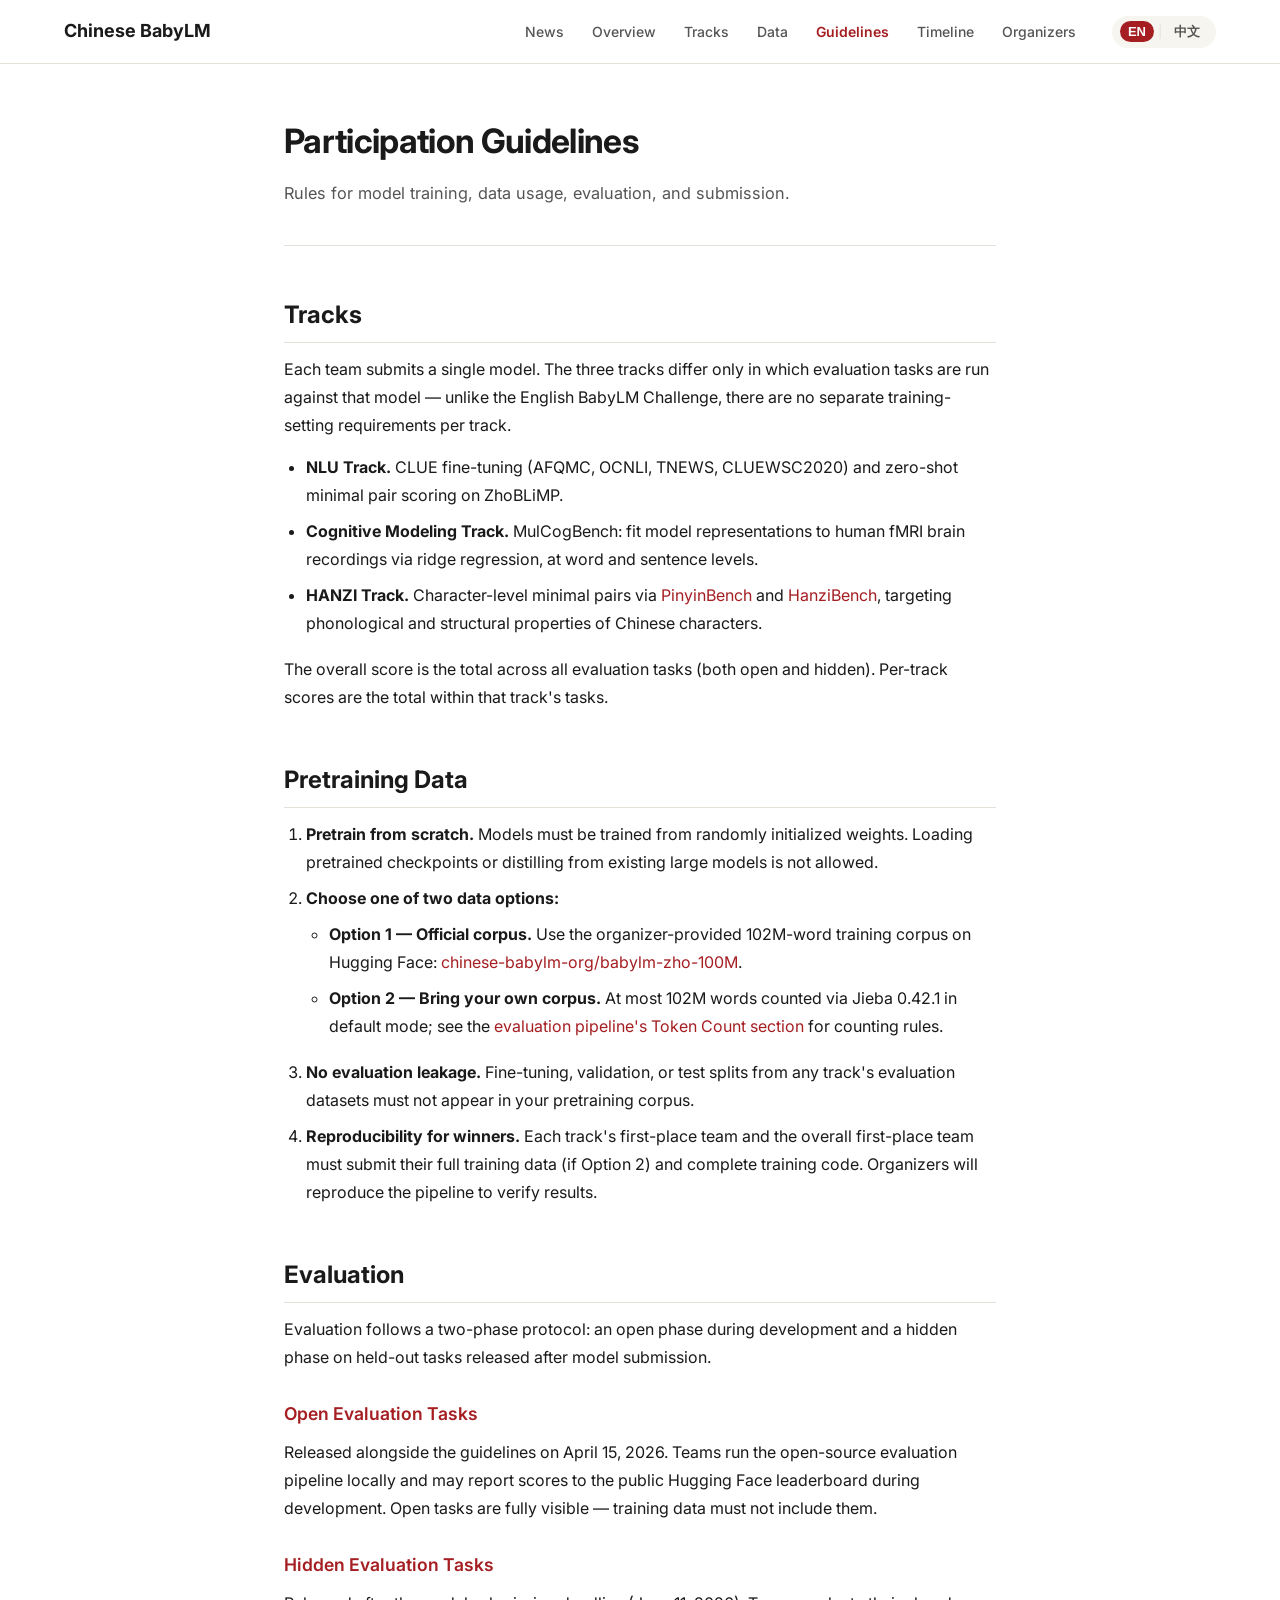
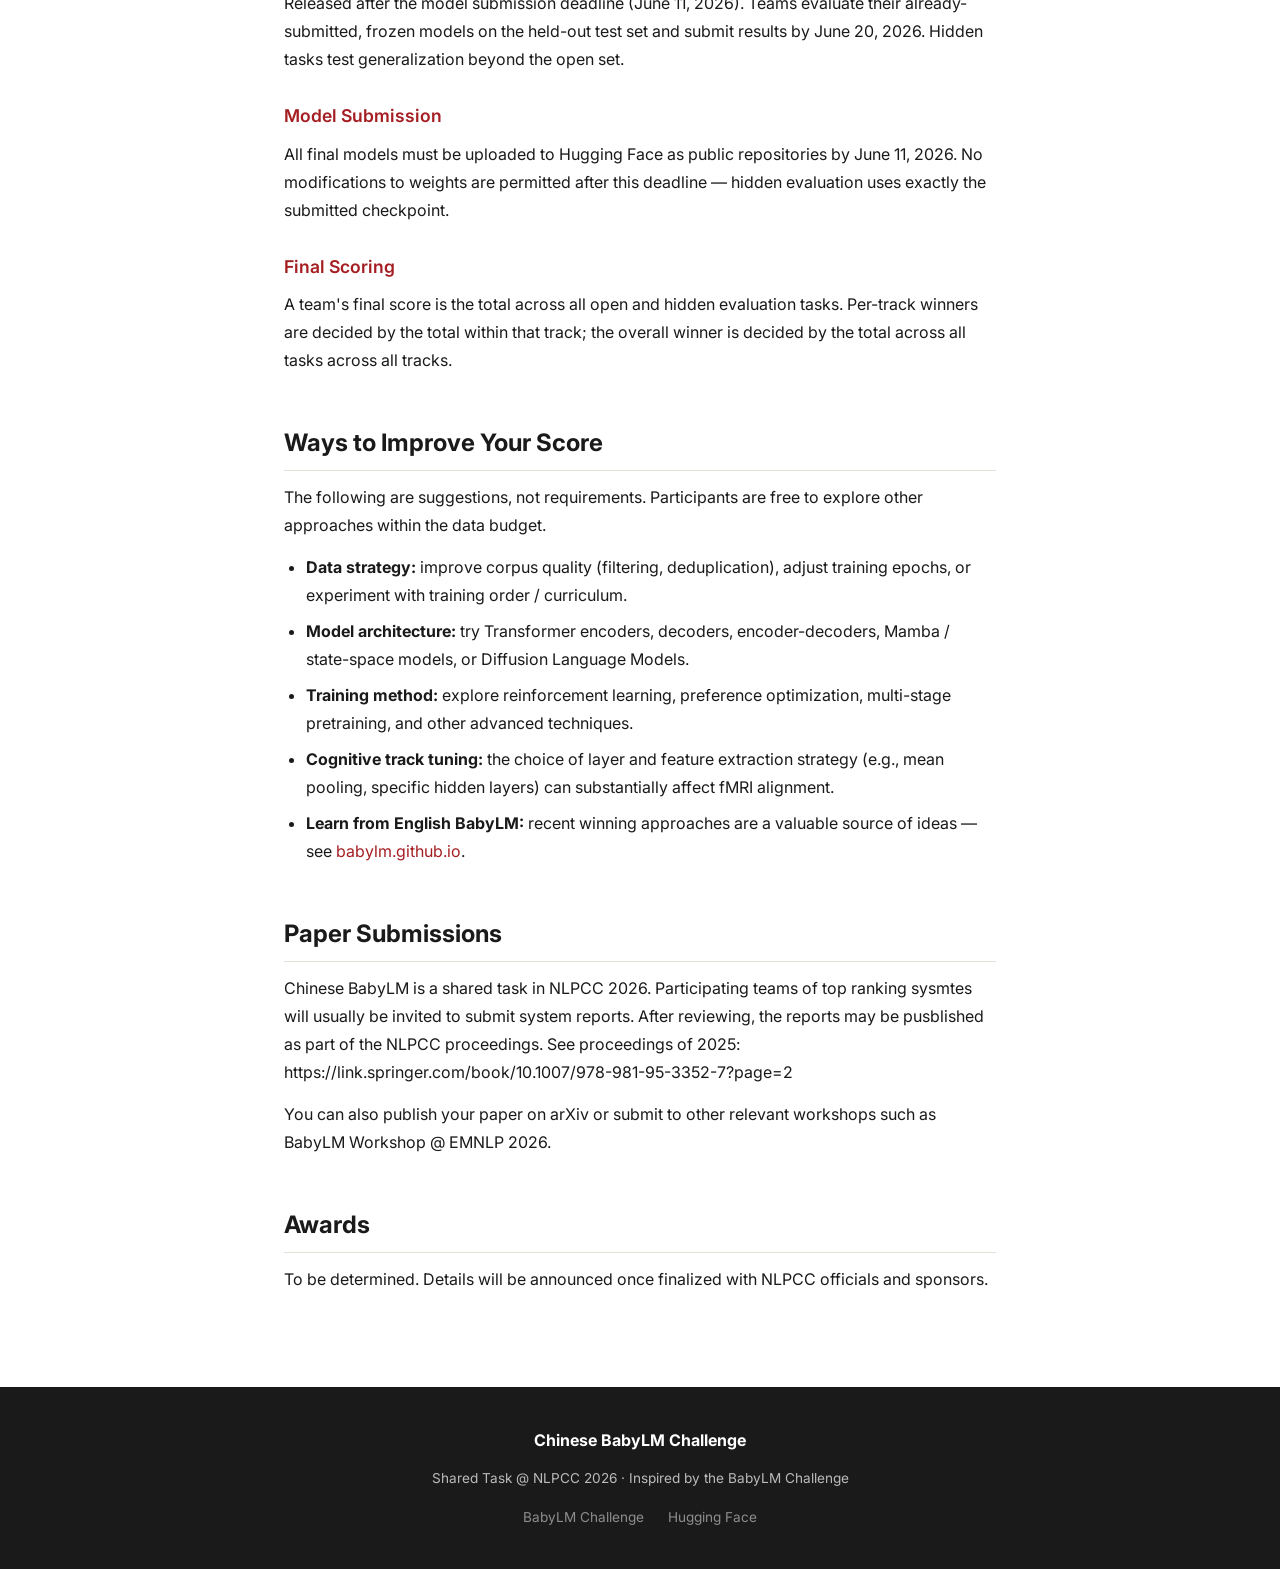
==== commit 6482c9be: "Revise paper submission guidelines for NLPCC 2026 Updated paper submission guidelines for NLPCC 2026" ====
--- a/guidelines.html
+++ b/guidelines.html
@@ -172,11 +172,14 @@
     </ul>
 
     <h2 data-en="Paper Submissions" data-zh="论文提交">Paper Submissions</h2>
-    <p data-en="Chinese BabyLM is a shared task and does not currently offer an archival paper track. We encourage participants to document their systems and findings in the following ways:"
-       data-zh="Chinese BabyLM 为共享任务，目前暂不提供归档论文投稿渠道。我们鼓励参赛者以下列方式发表系统与发现：">
-      Chinese BabyLM is a shared task and does not currently offer an archival paper track. We encourage participants to document their systems and findings in the following ways:
-    </p>
-    <ul>
+    <p data-en="Chinese BabyLM is a shared task in NLPCC 2026. Participating teams of top ranking sysmtes will usually be invited to submit system reports. After reviewing, the reports may be pusblished as part of the NLPCC proceedings. See proceedings of 2025: https://link.springer.com/book/10.1007/978-981-95-3352-7?page=2"
+       data-zh="Chinese BabyLM 为2026 NLPCC的评测任务，评测完成后，按以往惯例，参赛队伍（通常是排名靠前的系统）可以提交技术报告，描述其参赛系统和结果，审稿通过后，技术报告将被包括在NLPCC proceedings中，如2025年proceedings：https://link.springer.com/book/10.1007/978-981-95-3352-7?page=2。"> Chinese BabyLM is a shared task in NLPCC 2026. Participating teams of top ranking sysmtes will usually be invited to submit system reports. After reviewing, the reports may be pusblished as part of the NLPCC proceedings. See proceedings of 2025: https://link.springer.com/book/10.1007/978-981-95-3352-7?page=2
+    </p>
+    <p data-en="You can also publish your paper on arXiv or submit to other relevant workshops such as BabyLM Workshop @ EMNLP 2026."
+      data-zh="也欢迎大家将论文发布到arXiv，或投稿至相关会议（如BabyLM Workshop @ EMNLP 2026）。">
+      You can also publish your paper on arXiv or submit to other relevant workshops such as BabyLM Workshop @ EMNLP 2026.
+    </p>
+    <!-- <ul>
       <li data-en="Release a technical report or findings paper on arXiv."
           data-zh="将技术报告或 findings 论文发布到 arXiv。">
         Release a technical report or findings paper on arXiv.
@@ -185,7 +188,7 @@
         <span data-en="Submit to related venues such as the "
               data-zh="投稿到相关会议或 workshop，例如 ">Submit to related venues such as the </span><a href="https://babylm.github.io/" target="_blank" rel="noopener" data-en="BabyLM Workshop @ EMNLP 2026" data-zh="BabyLM Workshop @ EMNLP 2026">BabyLM Workshop @ EMNLP 2026</a><span data-en="." data-zh="。">.</span>
       </li>
-    </ul>
+    </ul> -->
 
     <h2 data-en="Awards" data-zh="奖项">Awards</h2>
     <p data-en="To be determined. Details will be announced once finalized with NLPCC officials and sponsors."
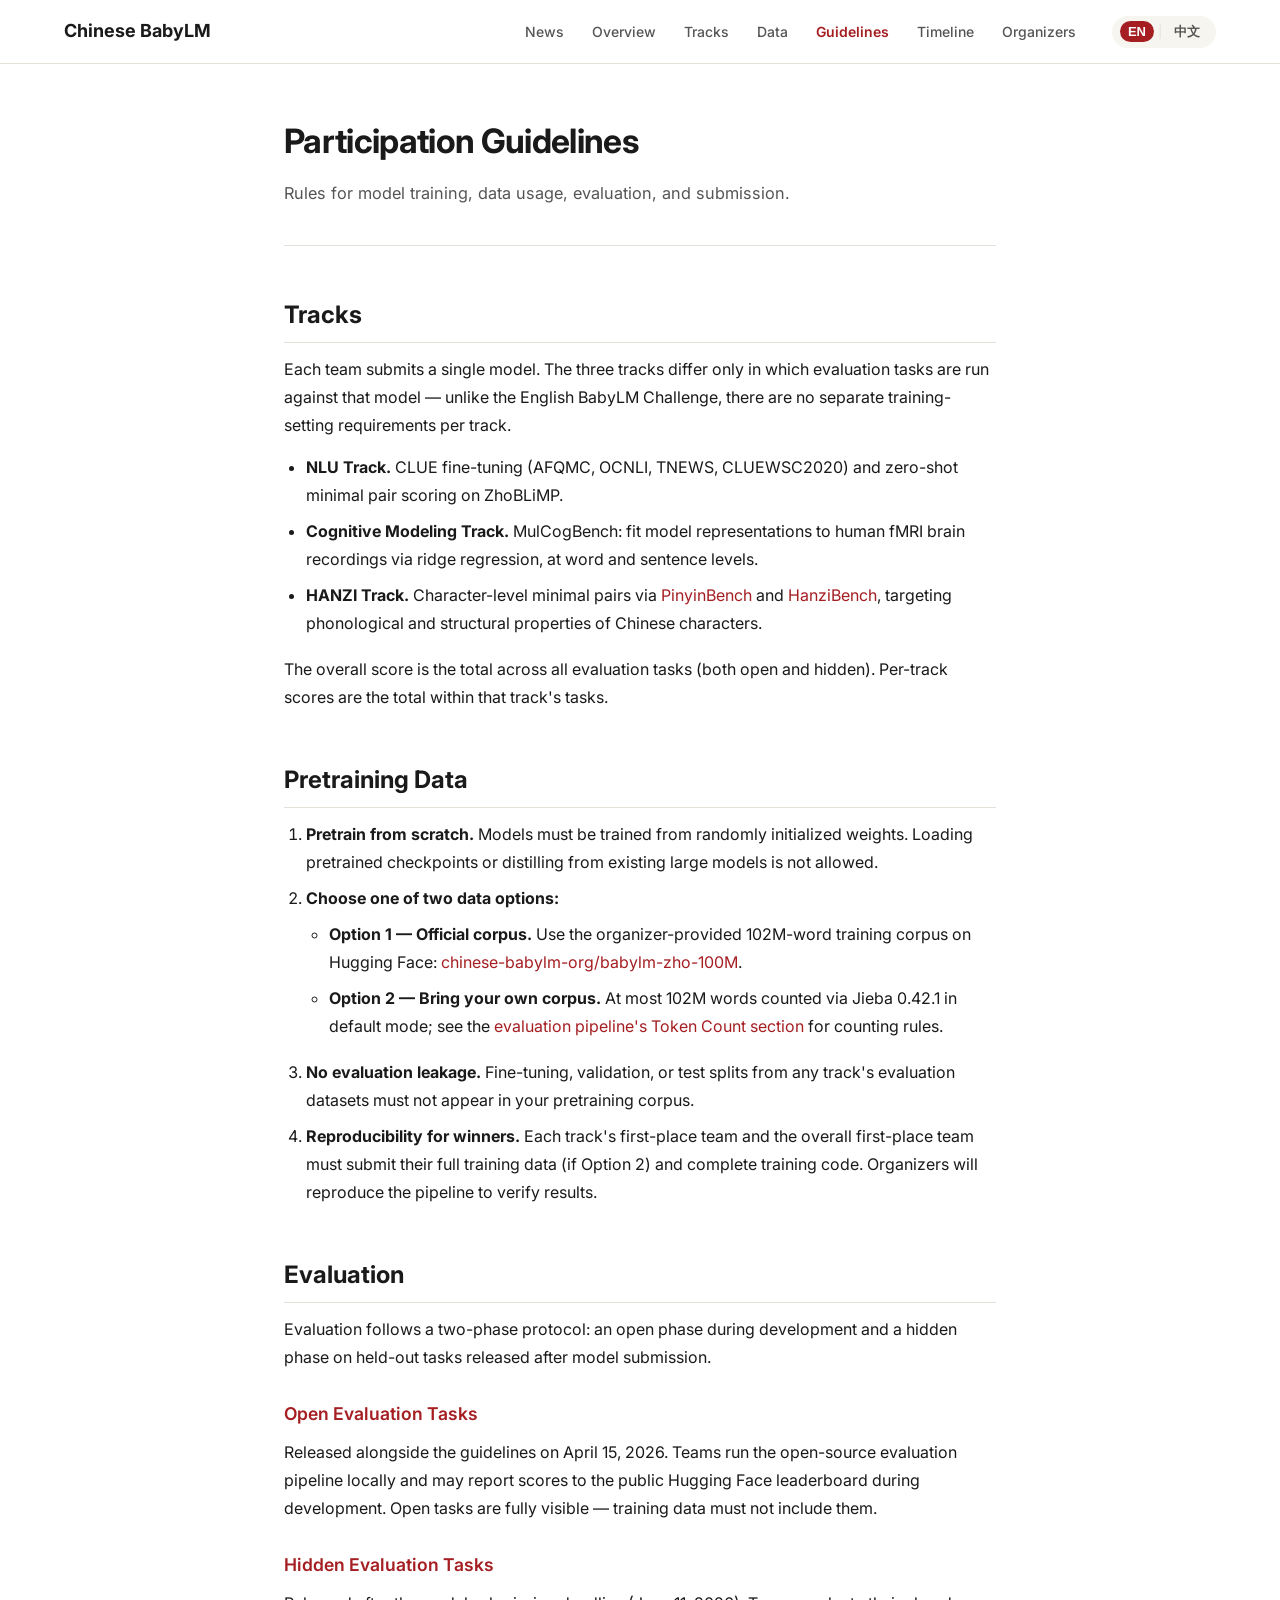
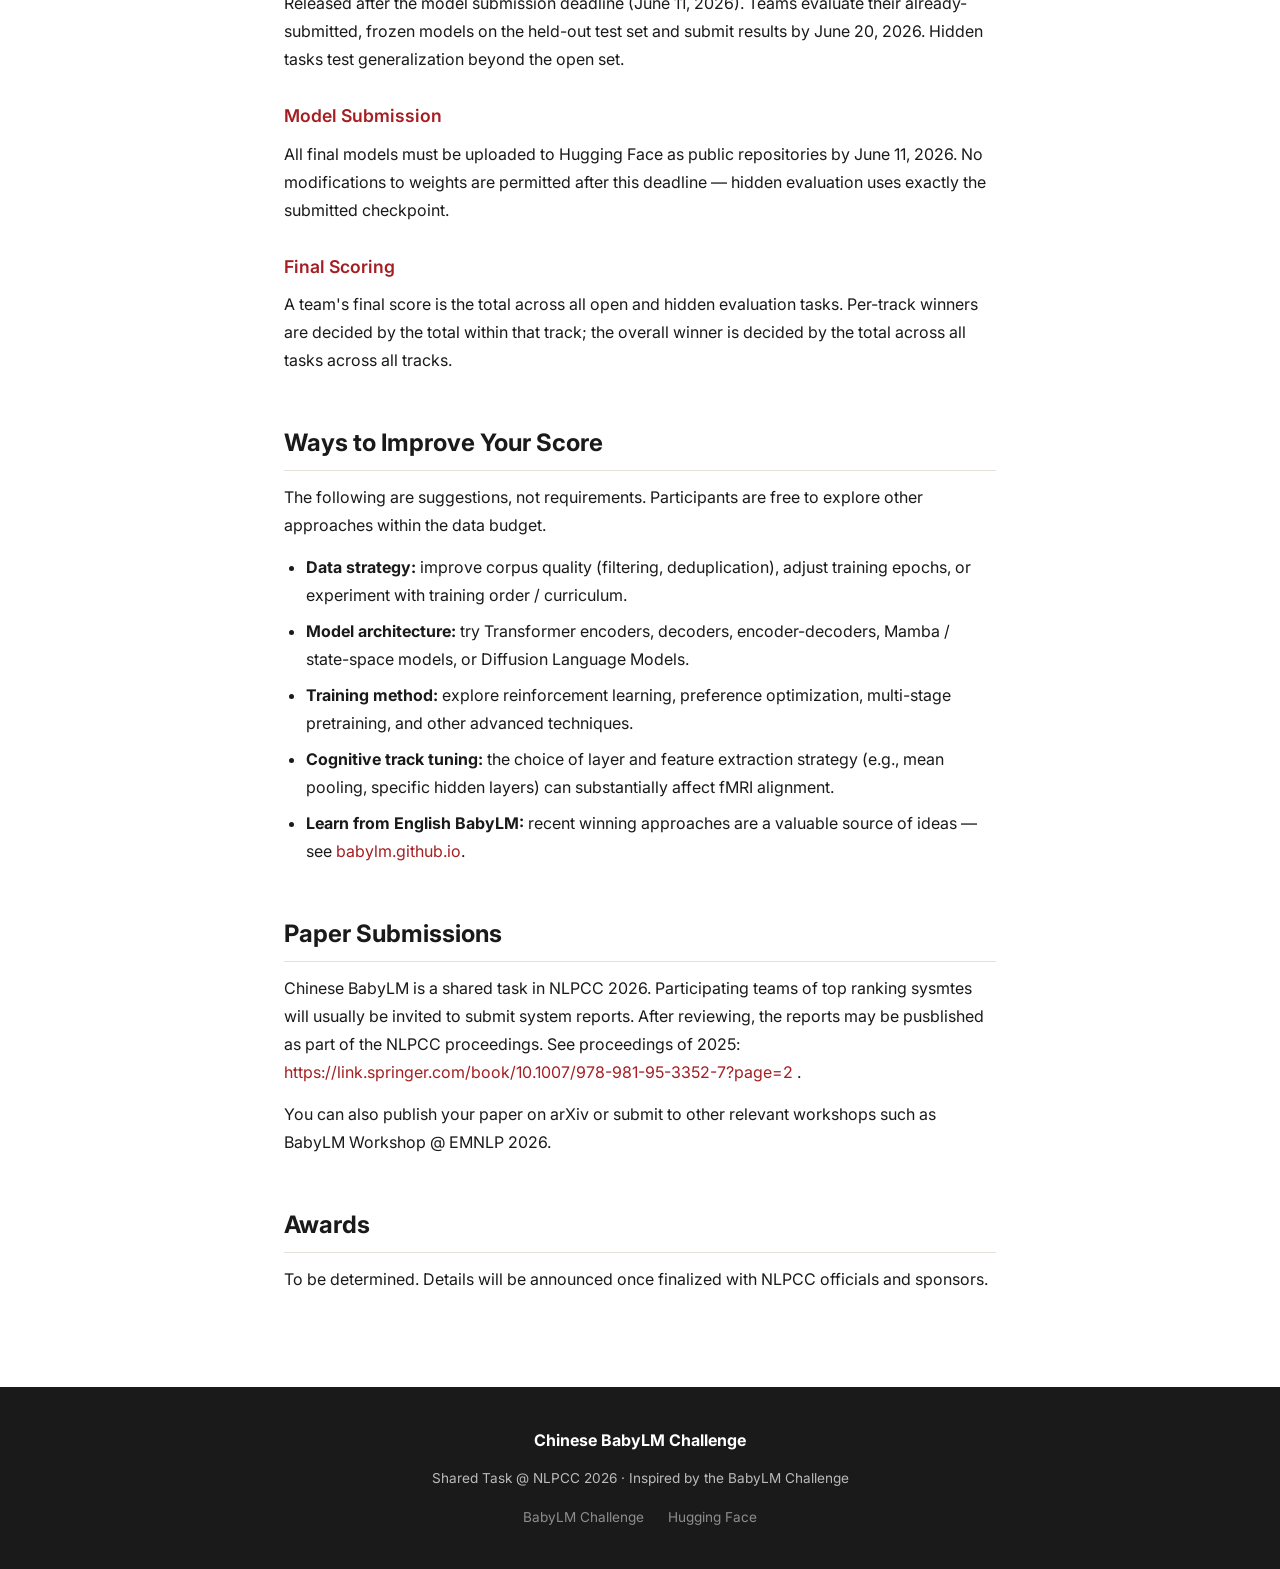
==== commit 6887dc06: "Update guidelines.html" ====
--- a/guidelines.html
+++ b/guidelines.html
@@ -172,8 +172,8 @@
     </ul>
 
     <h2 data-en="Paper Submissions" data-zh="论文提交">Paper Submissions</h2>
-    <p data-en="Chinese BabyLM is a shared task in NLPCC 2026. Participating teams of top ranking sysmtes will usually be invited to submit system reports. After reviewing, the reports may be pusblished as part of the NLPCC proceedings. See proceedings of 2025: https://link.springer.com/book/10.1007/978-981-95-3352-7?page=2"
-       data-zh="Chinese BabyLM 为2026 NLPCC的评测任务，评测完成后，按以往惯例，参赛队伍（通常是排名靠前的系统）可以提交技术报告，描述其参赛系统和结果，审稿通过后，技术报告将被包括在NLPCC proceedings中，如2025年proceedings：https://link.springer.com/book/10.1007/978-981-95-3352-7?page=2。"> Chinese BabyLM is a shared task in NLPCC 2026. Participating teams of top ranking sysmtes will usually be invited to submit system reports. After reviewing, the reports may be pusblished as part of the NLPCC proceedings. See proceedings of 2025: https://link.springer.com/book/10.1007/978-981-95-3352-7?page=2
+    <p data-en="Chinese BabyLM is a shared task in NLPCC 2026. Participating teams of top ranking sysmtes will usually be invited to submit system reports. After reviewing, the reports may be pusblished as part of the NLPCC proceedings. See proceedings of 2025:"
+       data-zh="Chinese BabyLM 为2026 NLPCC的评测任务，评测完成后，按以往惯例，参赛队伍（通常是排名靠前的系统）可以提交技术报告，描述其参赛系统和结果，审稿通过后，技术报告将可能被包括在NLPCC proceedings中，如2025年proceedings："> Chinese BabyLM is a shared task in NLPCC 2026. Participating teams of top ranking sysmtes will usually be invited to submit system reports. After reviewing, the reports may be pusblished as part of the NLPCC proceedings. See proceedings of 2025: </span><a href="https://babylm.github.io/index.html" target="_blank" rel="noopener">https://link.springer.com/book/10.1007/978-981-95-3352-7?page=2 </a><span data-en="." data-zh="。">.</span>
     </p>
     <p data-en="You can also publish your paper on arXiv or submit to other relevant workshops such as BabyLM Workshop @ EMNLP 2026."
       data-zh="也欢迎大家将论文发布到arXiv，或投稿至相关会议（如BabyLM Workshop @ EMNLP 2026）。">
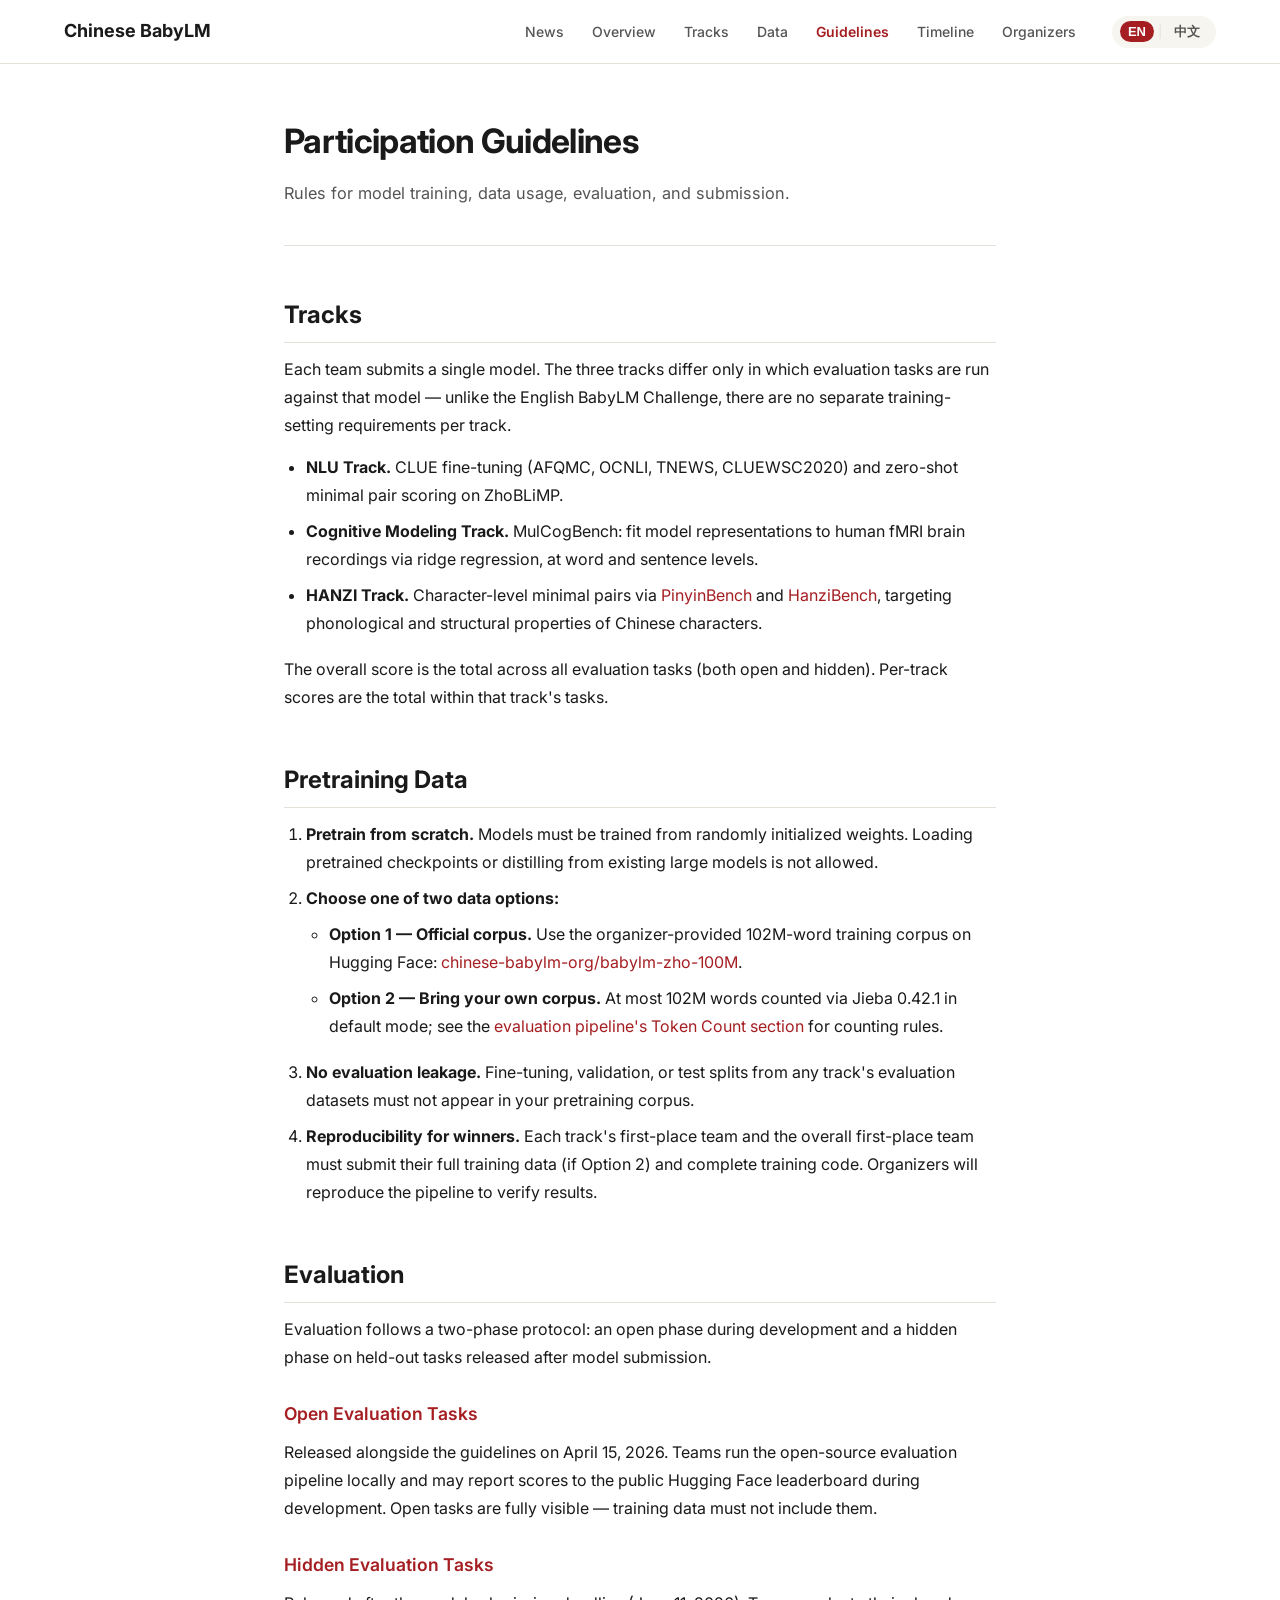
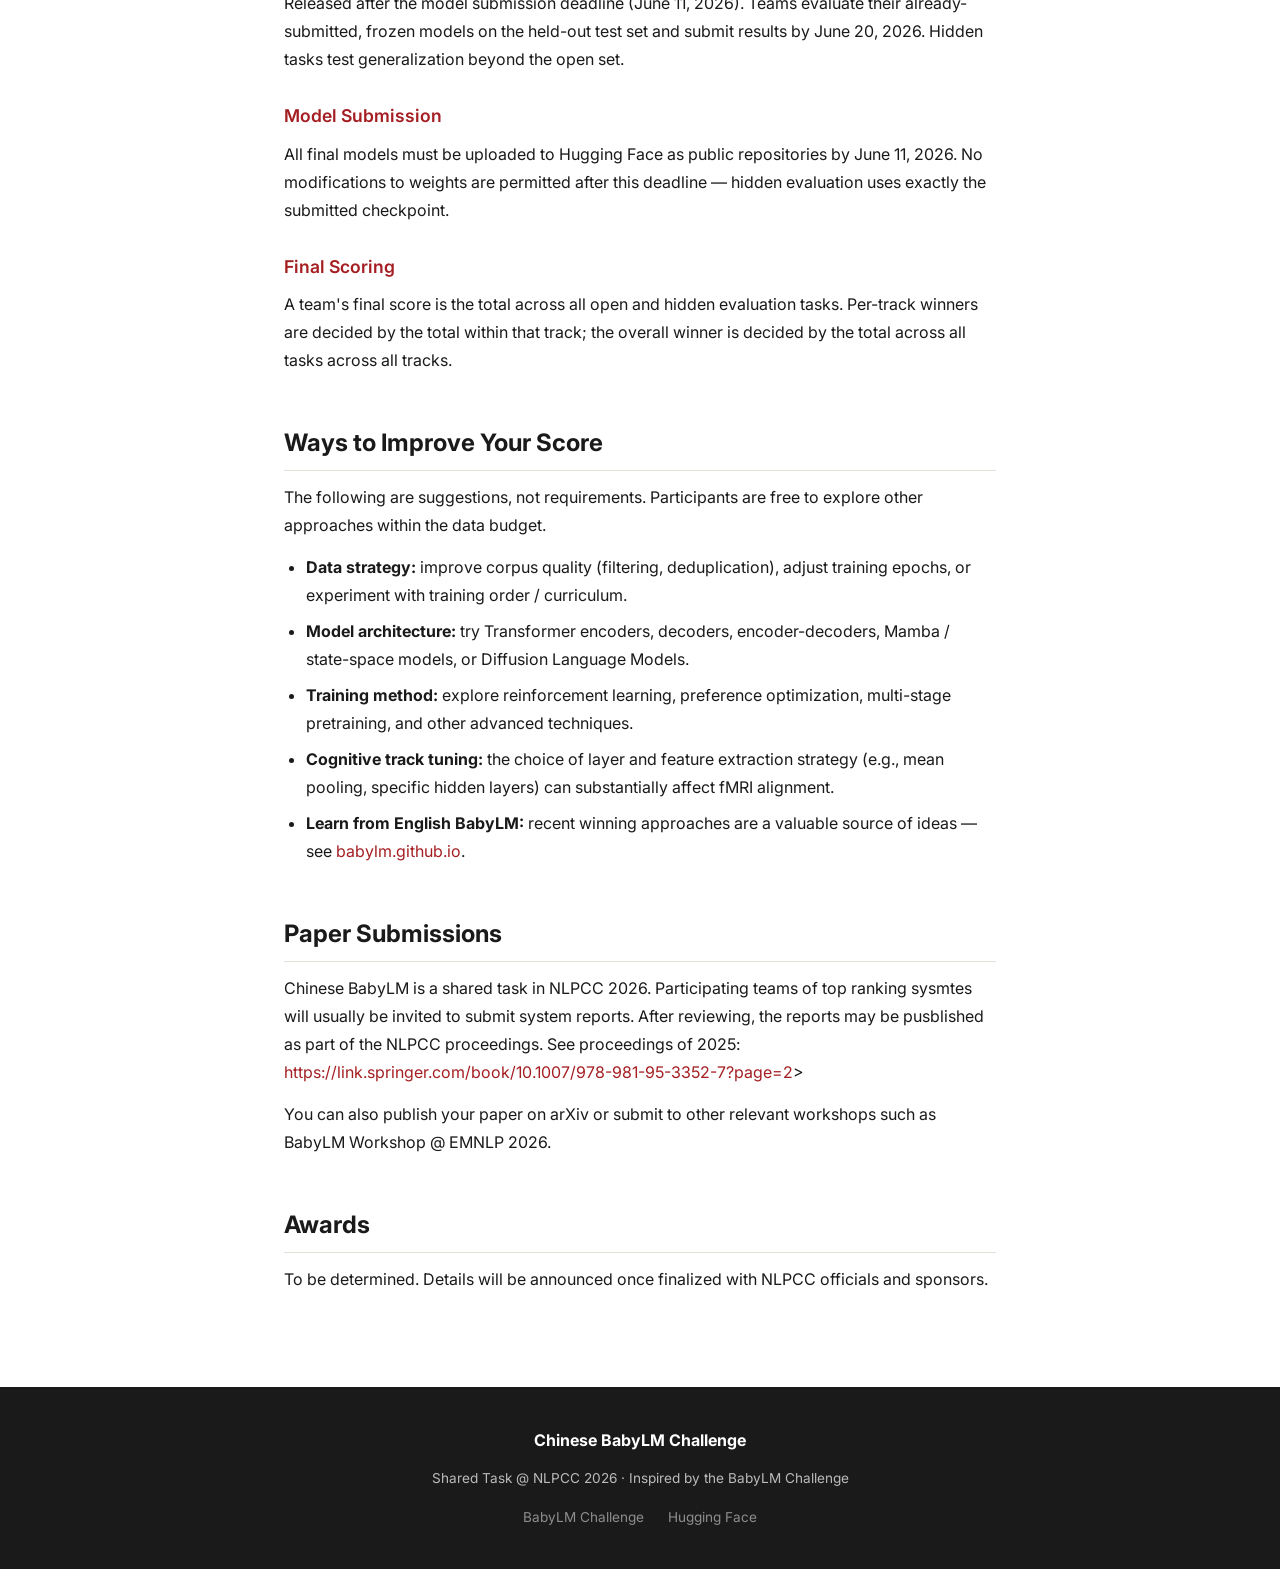
==== commit 87404493: "Update guidelines.html" ====
--- a/guidelines.html
+++ b/guidelines.html
@@ -173,7 +173,7 @@
 
     <h2 data-en="Paper Submissions" data-zh="论文提交">Paper Submissions</h2>
     <p data-en="Chinese BabyLM is a shared task in NLPCC 2026. Participating teams of top ranking sysmtes will usually be invited to submit system reports. After reviewing, the reports may be pusblished as part of the NLPCC proceedings. See proceedings of 2025:"
-       data-zh="Chinese BabyLM 为2026 NLPCC的评测任务，评测完成后，按以往惯例，参赛队伍（通常是排名靠前的系统）可以提交技术报告，描述其参赛系统和结果，审稿通过后，技术报告将可能被包括在NLPCC proceedings中，如2025年proceedings："> Chinese BabyLM is a shared task in NLPCC 2026. Participating teams of top ranking sysmtes will usually be invited to submit system reports. After reviewing, the reports may be pusblished as part of the NLPCC proceedings. See proceedings of 2025: </span><a href="https://babylm.github.io/index.html" target="_blank" rel="noopener">https://link.springer.com/book/10.1007/978-981-95-3352-7?page=2 </a><span data-en="." data-zh="。">.</span>
+       data-zh="Chinese BabyLM 为2026 NLPCC的评测任务，评测完成后，按以往惯例，参赛队伍（通常是排名靠前的系统）可以提交技术报告，描述其参赛系统和结果，审稿通过后，技术报告将可能被包括在NLPCC proceedings中，如2025年proceedings："> Chinese BabyLM is a shared task in NLPCC 2026. Participating teams of top ranking sysmtes will usually be invited to submit system reports. After reviewing, the reports may be pusblished as part of the NLPCC proceedings. See proceedings of 2025: <a href="https://link.springer.com/book/10.1007/978-981-95-3352-7?page=2" target="_blank" rel="noopener">https://link.springer.com/book/10.1007/978-981-95-3352-7?page=2</a>>
     </p>
     <p data-en="You can also publish your paper on arXiv or submit to other relevant workshops such as BabyLM Workshop @ EMNLP 2026."
       data-zh="也欢迎大家将论文发布到arXiv，或投稿至相关会议（如BabyLM Workshop @ EMNLP 2026）。">
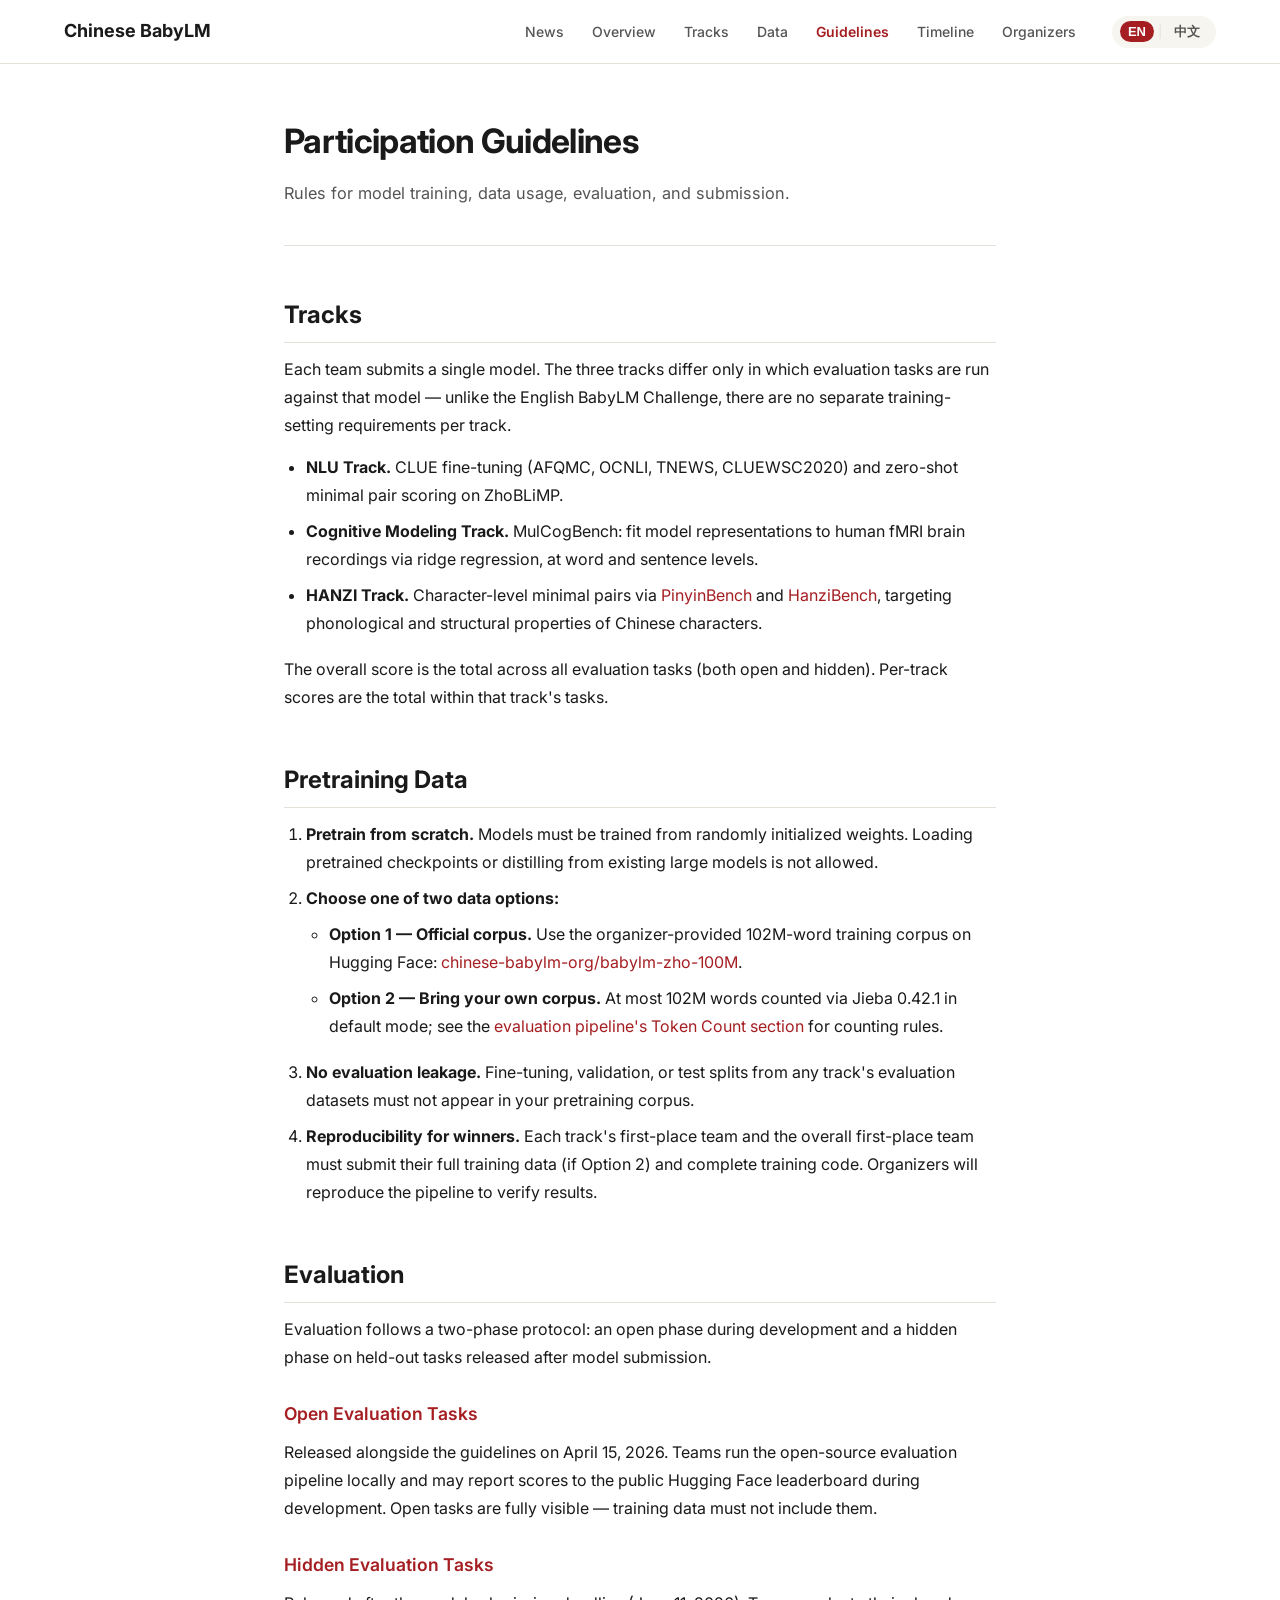
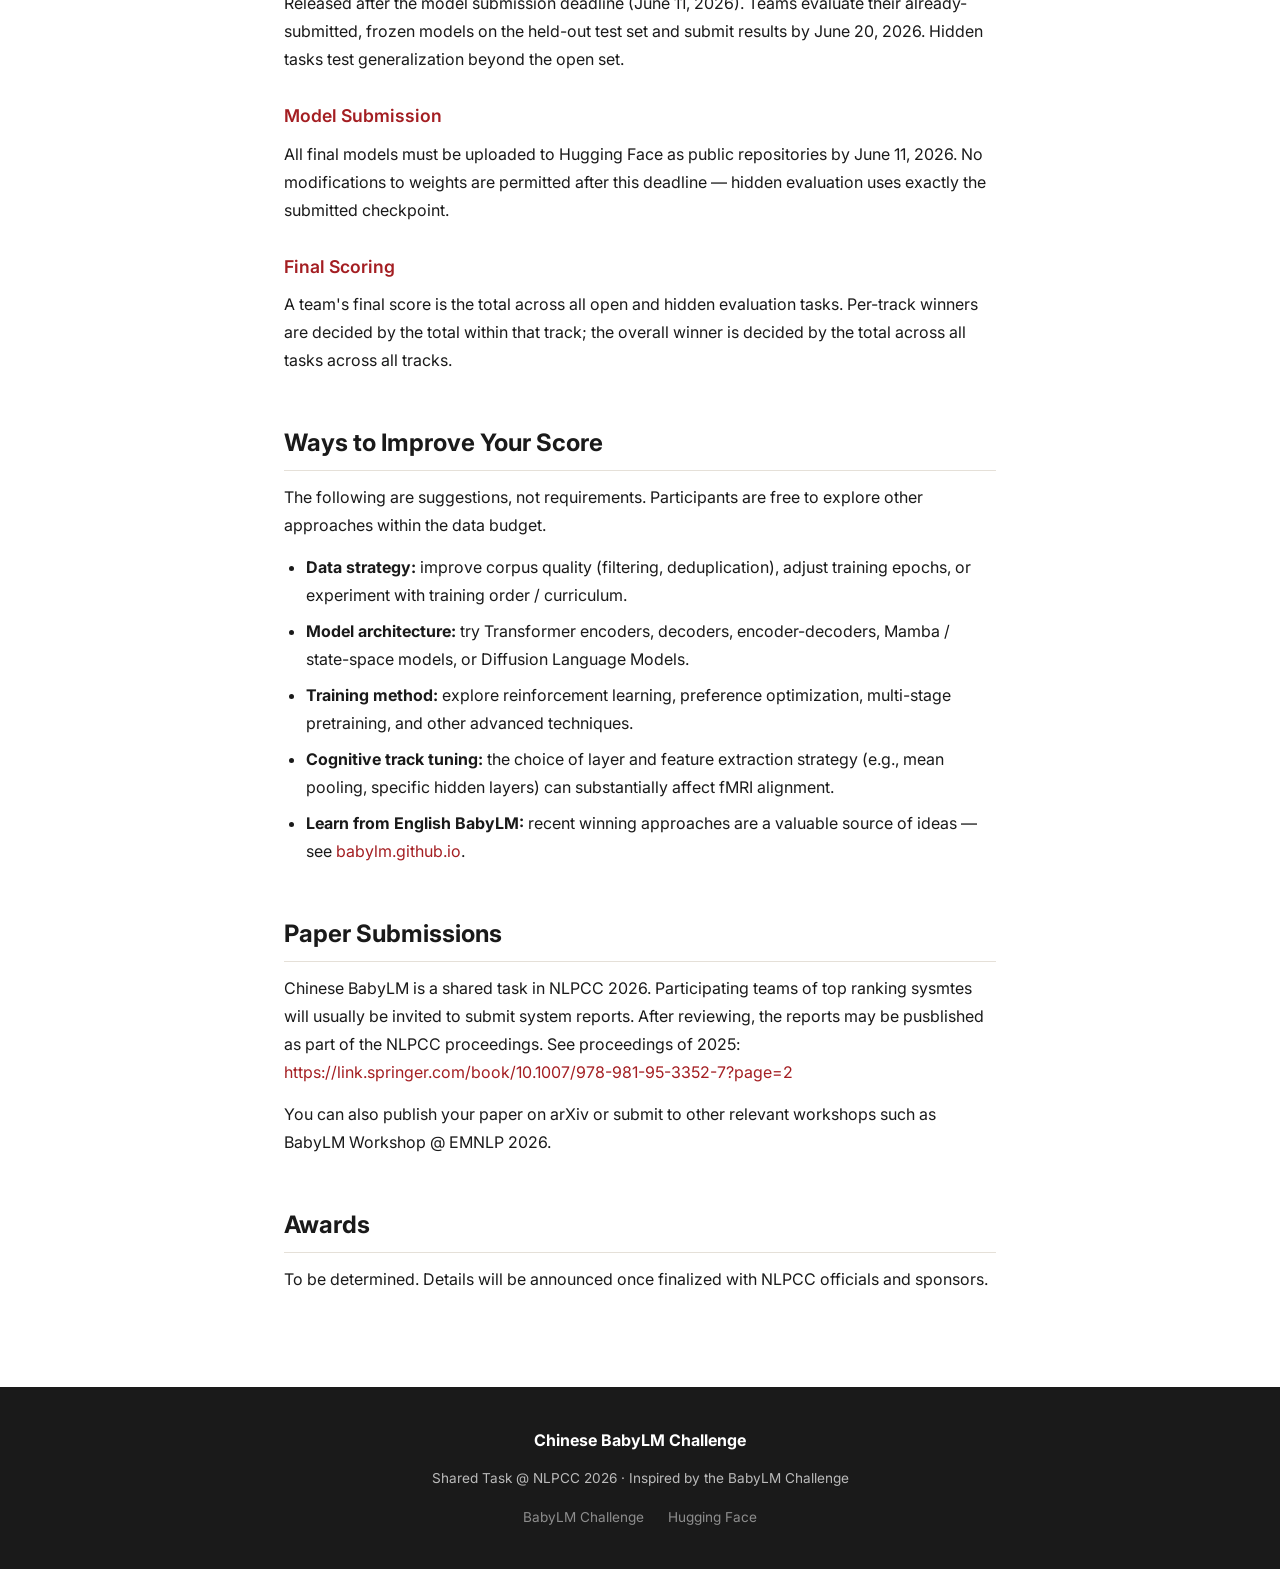
==== commit e7dbbe5c: "Update guidelines.html" ====
--- a/guidelines.html
+++ b/guidelines.html
@@ -173,7 +173,7 @@
 
     <h2 data-en="Paper Submissions" data-zh="论文提交">Paper Submissions</h2>
     <p data-en="Chinese BabyLM is a shared task in NLPCC 2026. Participating teams of top ranking sysmtes will usually be invited to submit system reports. After reviewing, the reports may be pusblished as part of the NLPCC proceedings. See proceedings of 2025:"
-       data-zh="Chinese BabyLM 为2026 NLPCC的评测任务，评测完成后，按以往惯例，参赛队伍（通常是排名靠前的系统）可以提交技术报告，描述其参赛系统和结果，审稿通过后，技术报告将可能被包括在NLPCC proceedings中，如2025年proceedings："> Chinese BabyLM is a shared task in NLPCC 2026. Participating teams of top ranking sysmtes will usually be invited to submit system reports. After reviewing, the reports may be pusblished as part of the NLPCC proceedings. See proceedings of 2025: <a href="https://link.springer.com/book/10.1007/978-981-95-3352-7?page=2" target="_blank" rel="noopener">https://link.springer.com/book/10.1007/978-981-95-3352-7?page=2</a>>
+       data-zh="Chinese BabyLM 为2026 NLPCC的评测任务，评测完成后，按以往惯例，参赛队伍（通常是排名靠前的系统）可以提交技术报告，描述其参赛系统和结果，审稿通过后，技术报告将可能被包括在NLPCC proceedings中，如2025年proceedings："> Chinese BabyLM is a shared task in NLPCC 2026. Participating teams of top ranking sysmtes will usually be invited to submit system reports. After reviewing, the reports may be pusblished as part of the NLPCC proceedings. See proceedings of 2025: <a href="https://link.springer.com/book/10.1007/978-981-95-3352-7?page=2" target="_blank" rel="noopener">https://link.springer.com/book/10.1007/978-981-95-3352-7?page=2</a>
     </p>
     <p data-en="You can also publish your paper on arXiv or submit to other relevant workshops such as BabyLM Workshop @ EMNLP 2026."
       data-zh="也欢迎大家将论文发布到arXiv，或投稿至相关会议（如BabyLM Workshop @ EMNLP 2026）。">
